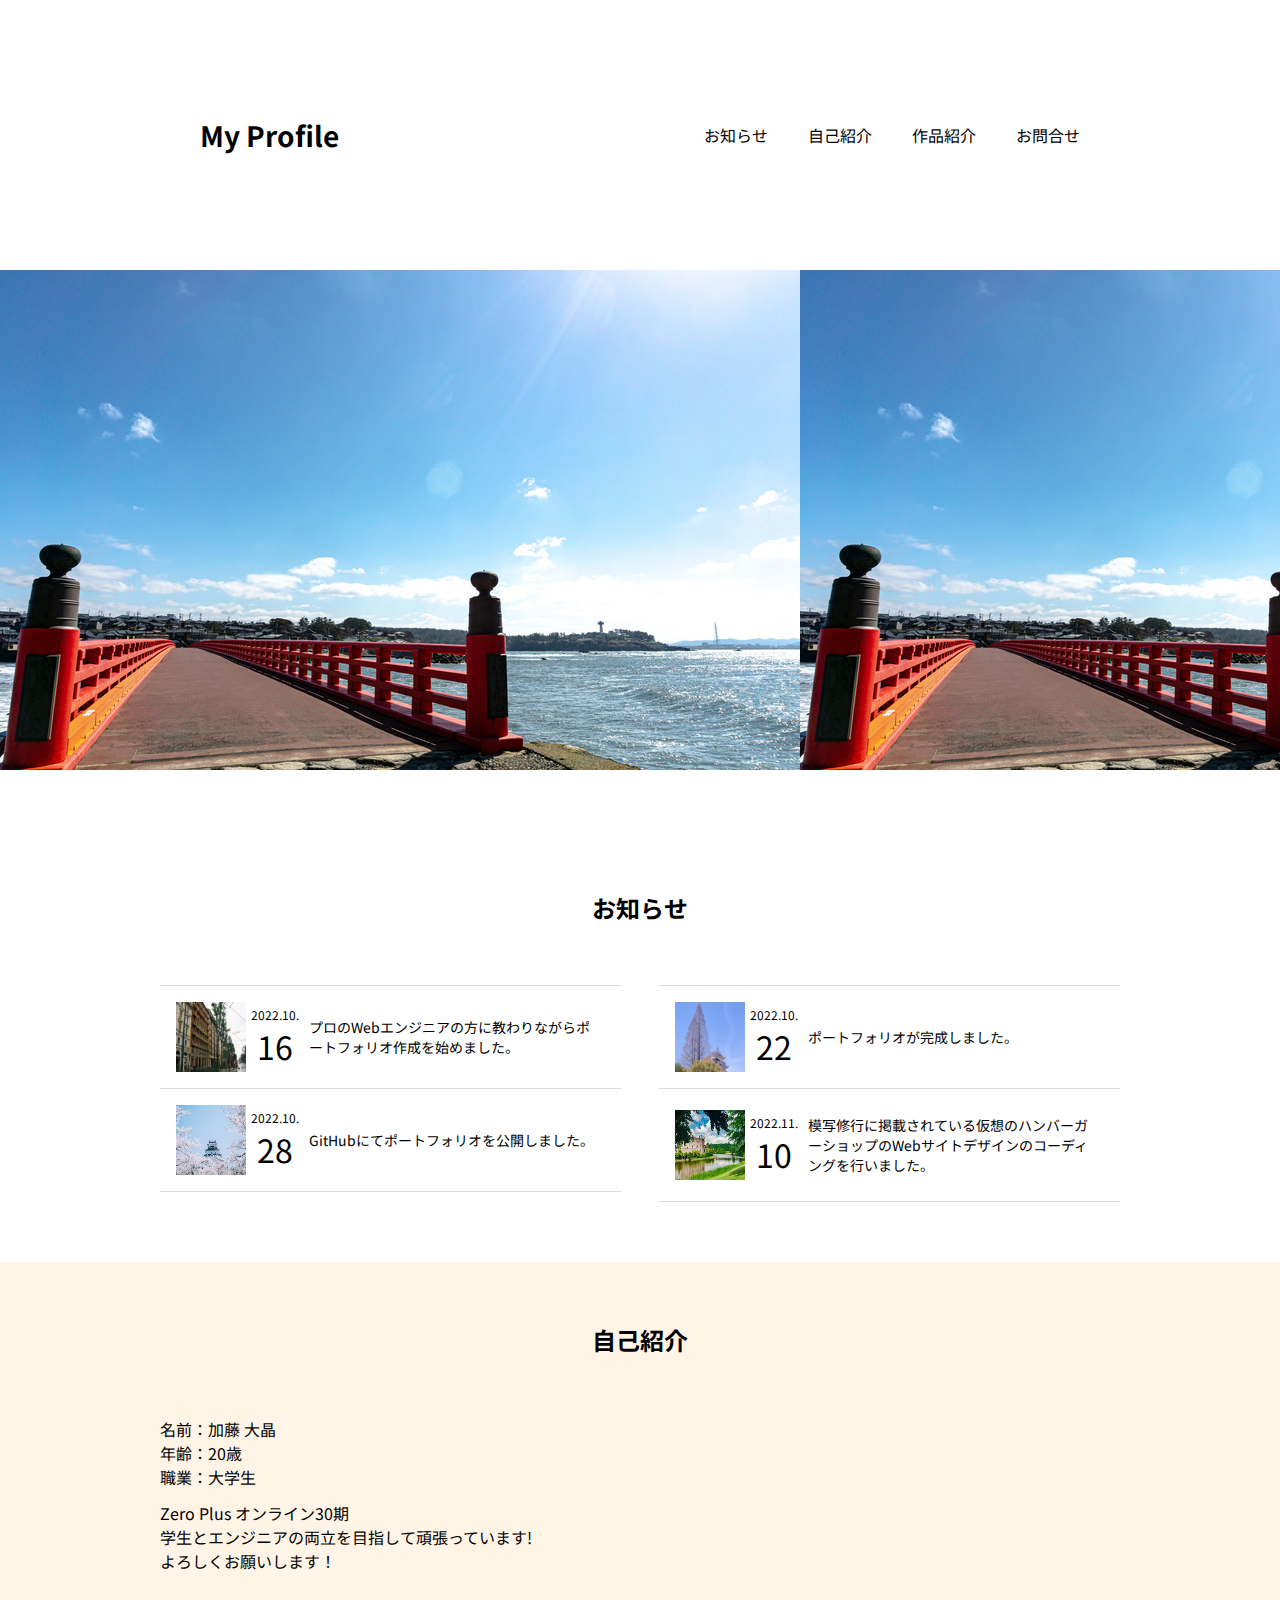
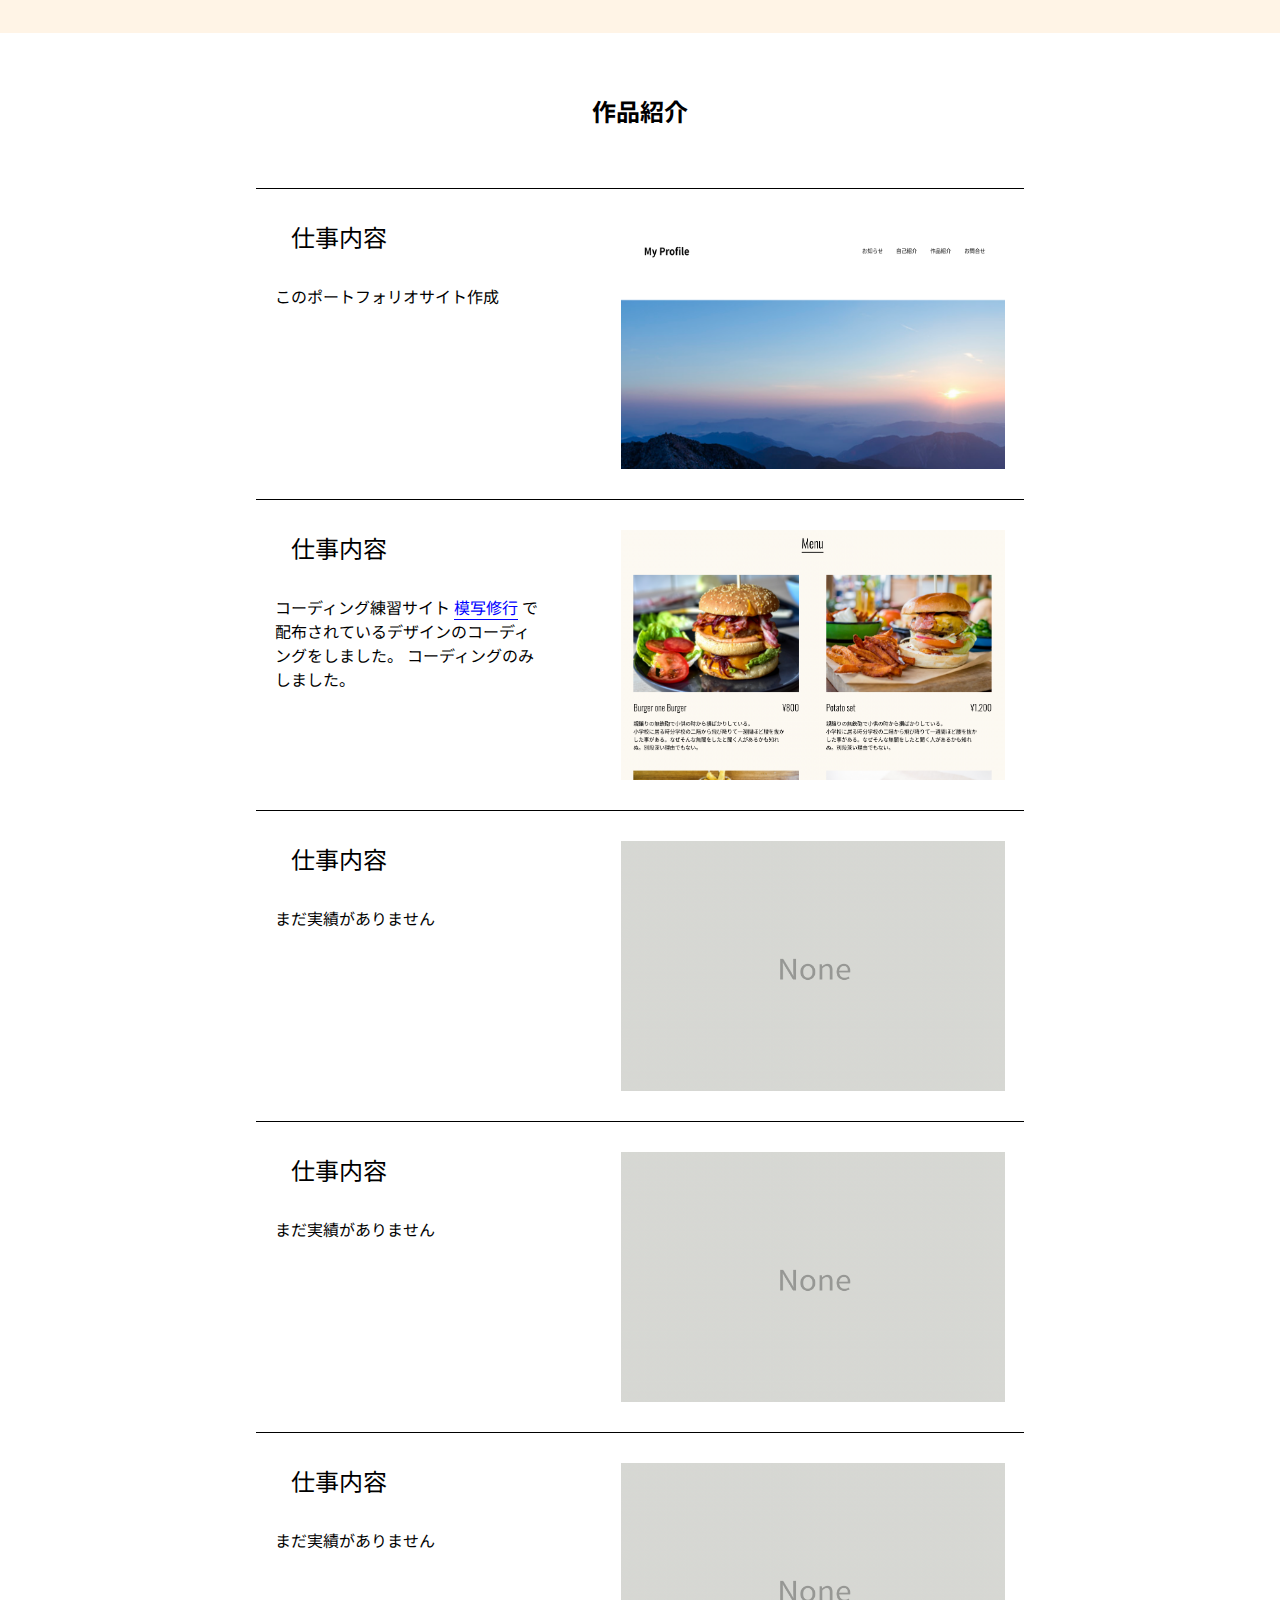
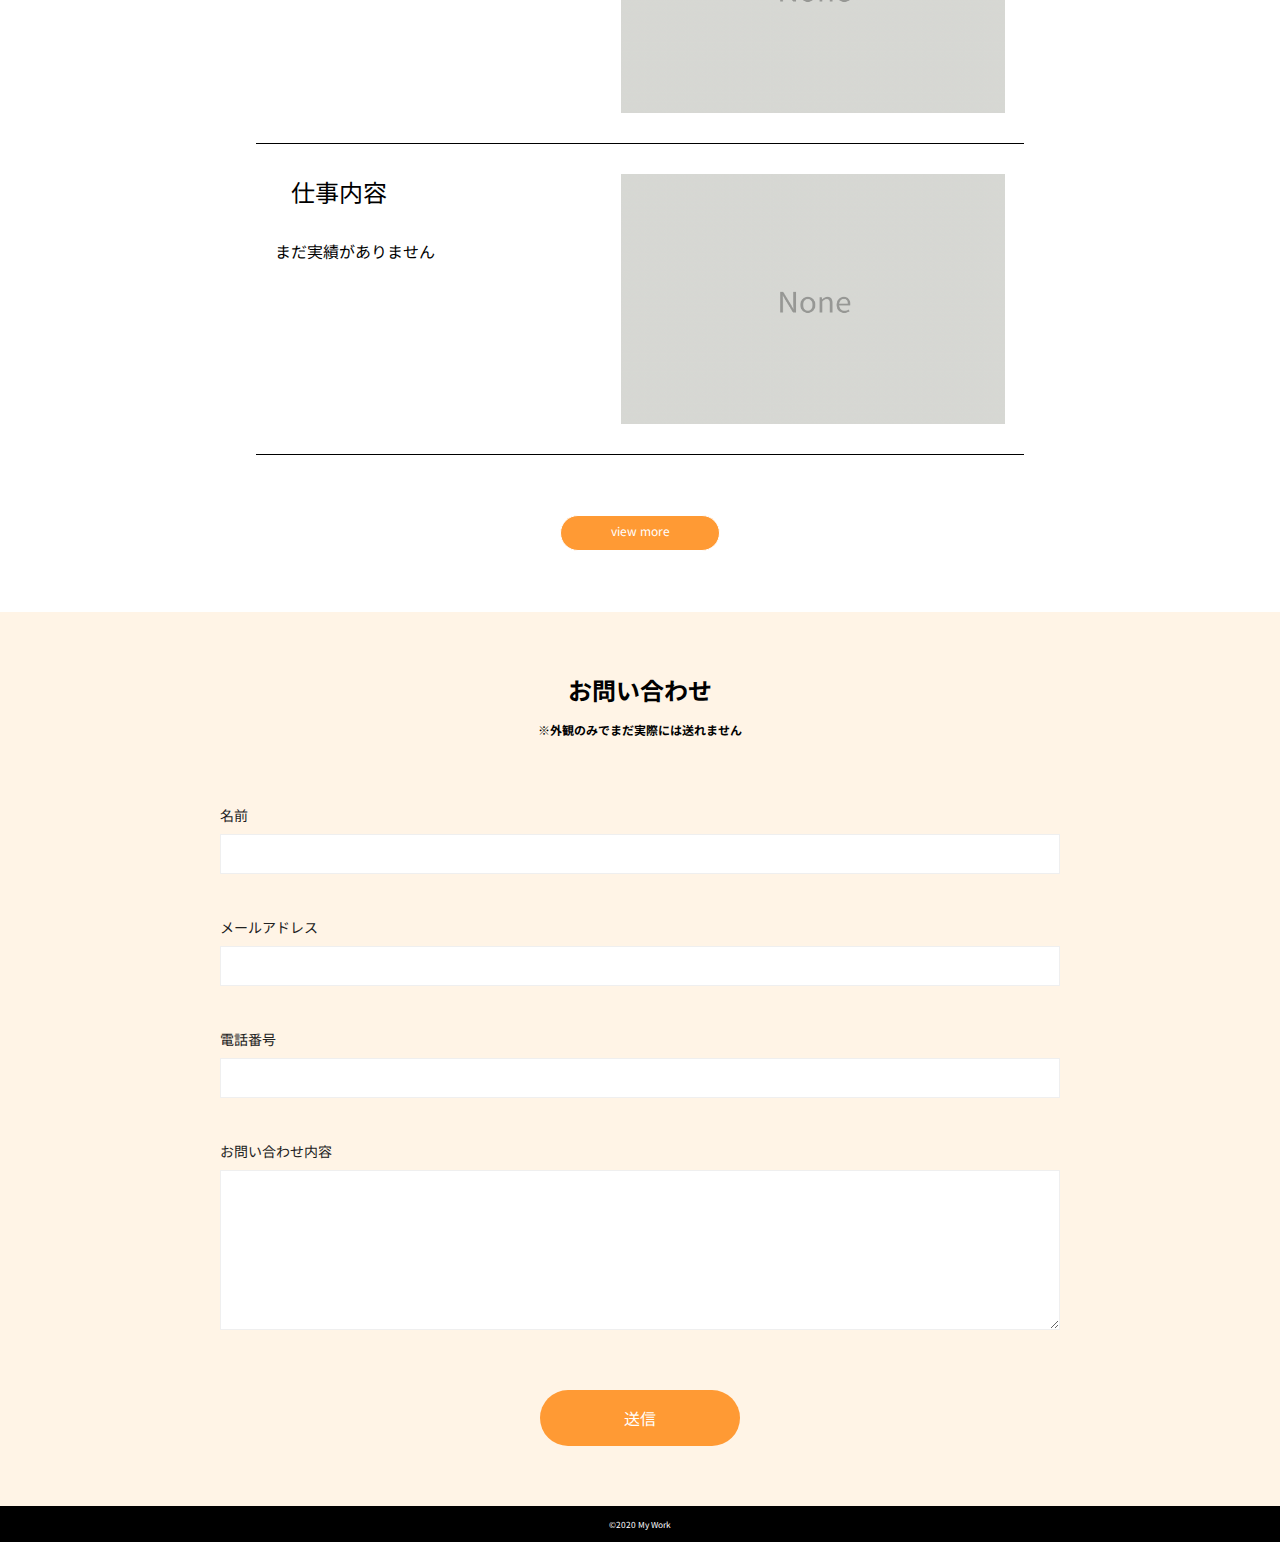
==== index.html @ 51204d27 "Update index.html" ====
<!DOCTYPE html>
<html lang="ja">
  <!-- head : 読み込み系を記述 -->
  <head>
    <!-- 文字コードやデバイスなどの設定 -->
    <meta charset="utf-8" />
    <meta name="viewport" content="width=device-width,initial-scale=1" />

    <!-- サイトのタイトル -->
    <title>My Profile</title>
    <!-- サイトの説明文 -->
    <meta name="description" content="" />

    <!-- css -->
    <link rel="stylesheet" href="reset.css" />
    <link rel="preconnect" href="https://fonts.googleapis.com">
    <link rel="preconnect" href="https://fonts.gstatic.com" crossorigin>
    <link href="https://fonts.googleapis.com/css2?family=Noto+Sans+JP:wght@400;700&display=swap" rel="stylesheet">
    <link rel="stylesheet" href="style.css" />
    <script src="https://cdnjs.cloudflare.com/ajax/libs/gsap/3.10.3/gsap.min.js"></script>
    <script src="main.js" defer></script>
    <script src = "https://cdnjs.cloudflare.com/ajax/libs/gsap/3.11.3/gsap.min.js" ></script>
    <script src = "https://cdnjs.cloudflare.com /ajax/libs/gsap/3.11.3/ScrollTrigger.min.js" ></script> 
    <script src="https://code.jquery.com/jquery-3.6.1.min.js" integrity="sha256-o88AwQnZB+VDvE9tvIXrMQaPlFFSUTR+nldQm1LuPXQ=" crossorigin="anonymous"></script>
    <script src="jQuery.js" defer></script>
  </head>

  <!-- body : 表示系を記述 -->
  <body>
    <header class="header">
      <h1><a href="index.html" >My Profile</a></h1>

      <nav class="header-nav">
        <ul class="nav-list">

          <li class="nav-item">
            <a href="#news">お知らせ</a>
          </li>

          <li class="nav-item">
            <a href="#about">自己紹介</a>
          </li>

          <li class="nav-item">
            <a href="#works">作品紹介</a>
          </li>

          <li class="nav-item">
            <a href="#form">お問合せ</a>
          </li>

        </ul>

      </nav>

    </header>

    <div class="kv"></div>


    <section class="news" id="news">
      <h2 class="section-title">お知らせ</h2>
      <div class="section-inner">
        <ul class="news-list">
          <li class="news-list-item">
            <img src="news_01.jpg" alt="" class="news-list-img">
            <time class="news-list-time">
              2022.10.<br>
              <span class="news-list-day">16</span>             
            </time>
            <p class="news-list-text">
              プロのWebエンジニアの方に教わりながらポートフォリオ作成を始めました。</p>
          </li>
          <li class="news-list-item">
            <img src="news_02.jpg" alt="" class="news-list-img">
            <time class="news-list-time">
              2022.10.<br>
              <span class="news-list-day">22</span>             
            </time>
            <p class="news-list-text">
              ポートフォリオが完成しました。
            </p>
          </li>
          <li class="news-list-item">
            <img src="news_03.jpg" alt="" class="news-list-img">
            <time class="news-list-time">
              2022.10.<br>
              <span class="news-list-day">28</span>             
            </time>
            <p class="news-list-text">
              GitHubにてポートフォリオを公開しました。
            </p>
          </li>
          <li class="news-list-item">
            <img src="news_04.jpg" alt="" class="news-list-img">
            <time class="news-list-time">
              2022.11.<br>
              <span class="news-list-day">10</span>             
            </time>
            <p class="news-list-text">
              模写修行に掲載されている仮想のハンバーガーショップのWebサイトデザインのコーディングを行いました。
            </p>
          </li>
        </ul>
      </div>

    </section>

    <section class="about" id="about">
      <h2 class="section-title">自己紹介</h2>
      <div class="section-inner">
        <p class="about-text">
        名前：加藤 大晶<br>
        年齢：20歳<br>
        職業：大学生<br>
        <p class="about-coment">
        Zero Plus オンライン30期 <br>
        学生とエンジニアの両立を目指して頑張っています!<br>
        よろしくお願いします！
        </p>
        </p>
      </div>
    </section>

    <section class="works" id="works">
      <h2 class="section-title">作品紹介</h2>
      <div class="section-inner">
        <ul class="works-list">
          <li class="works-list-item">
            <div class="works-content">
              <p class="works-content-ttl">仕事内容</p>
              <p class="works-content-sub">
                このポートフォリオサイト作成
              </p>
            </div>

            <a href="index.html" class="works-link">
              <img class="works-img" src="works_01.jpg" alt="サイトの写真">
            </a>
          </li>
          <li class="works-list-item">
            <div class="works-content">
              <p class="works-content-ttl">仕事内容</p>
              <p class="works-content-sub">
                コーディング練習サイト
                <span class="mosya-link"><a href="https://moshashugyo.com">模写修行</a></span>
                で配布されているデザインのコーディングをしました。
                コーディングのみしました。
              </p>
            </div>
            <a href="https://kato819.github.io/-virtual-Hamburger-shop/" class="works-link">
              <img class="works-img" src="works_02.jpg" alt="サイトの写真">
            </a>
          </li>
          <li class="works-list-item">
            <div class="works-content">
              <p class="works-content-ttl">仕事内容</p>
              <p class="works-content-sub">
                まだ実績がありません
              </p>
            </div>
            
            <a href="index.html" class="works-link">
              <img class="works-img" src="none.jpg" alt="サイトの写真">
            </a>
            
           
          </li>
          <li class="works-list-item">
            <div class="works-content">
              <p class="works-content-ttl">仕事内容</p>
              <p class="works-content-sub">
                まだ実績がありません
              </p>
            </div>
            <a href="" class="works-link">
              <img class="works-img" src="none.jpg" alt="サイトの写真">
            </a>
          </li>
          <li class="works-list-item">
            <div class="works-content">
              <p class="works-content-ttl">仕事内容</p>
              <p class="works-content-sub">
                まだ実績がありません
              </p>
            </div>
            <a href="" class="works-link">
              <img class="works-img" src="none.jpg" alt="サイトの写真">
            </a>
          </li>
          <li class="works-list-item">
            <div class="works-content">
              <p class="works-content-ttl">仕事内容</p>
              <p class="works-content-sub">
                まだ実績がありません
              </p>
            </div>
            <a href="" class="works-link">
              <img class="works-img" src="none.jpg" alt="サイトの写真">
            </a>
          </li>
        </ul>
      </div>

      <div class="btn view-more-btn">
        view more
      </div>
      
    </section>

    <section class="form" id="form">
      <h2 class="section-title">お問い合わせ<br><span class="section-ttl-sub">※外観のみでまだ実際には送れません</span></h2>
      <div class="section-inner">      
        <form action="sent.php" method="post">
          <div class="form-content">
            <label for="form-name" class="form-title">名前</label>
            <input id="form-name" type="text" class="form-input">
          </div>
          <div class="form-content">
            <label for="form-email" class="form-title">メールアドレス</label>
            <input id="form-email" type="email" class="form-input">
          </div>
          <div class="form-content">
            <label for="form-tel" class="form-title">電話番号</label>
            <input id="form-tel" type="tel" class="form-input">
          </div>
          <div class="form-content">
            <label for="form-message" class="form-title">お問い合わせ内容</label>
            <textarea name="form-message" id="form-message" class="form-textarea"></textarea>
          </div>
          <div class="form-submit-wrapper">
            <input type="submit" class="form-submit" value="送信">
          </div>
        </form>
      </div>
    </section>

    <footer class="footer">
      <p class="footer-cr">
        <small>&copy;2020 My Work</small>
      </p>
    </footer>

  </body>
</html>
---- style.css ----
@charset "UTF-8";

    /* ↑ 文字コードの設定 ↑ */

body{
    font-family: 'Noto Sans JP', sans-serif;
}

/* パソコンの時のコード */

@media screen and (min-width: 1024px){ 

    /* section */

    .section-title{
        font-size: 24px;
        font-weight: bold;
        text-align: center;
        margin-bottom: 60px;
    }

    .section-ttl-sub{
        font-size: 12px;
    }

    .section-inner{
        max-width: 960px;
        margin: 0 auto;
    }

    /* header */

    .header{
        height: 270px;
        display: flex;
        justify-content: space-between;
        align-items: center;
        padding: 0 200px;
    }

    h1 {
        font-size: 28px;
        font-weight: bold;
    }

    .nav-list{
        font-size: 16px;
        display: flex;
    }

    .nav-item + .nav-item{
        margin-left: 40px;
    }

    /* kv */



    .kv {
        width: 100%;
        height: 500px;
        background-image: url(original-kv01.jpg);
    }
  
    /* news */

    .news{
        padding: 120px 0 60px;
    }

    .news-list{
        display: flex;
        justify-content: space-between;
        align-items: flex-start;
        flex-wrap: wrap;
    }

    .news-list-item{
        width: 48%;
        display: flex;
        align-items: center;
        padding: 16px 16px;
        border-top: 1px solid #dbdbdb;
        
    }

    .news-list-item:nth-last-child(-n+2){
        border-bottom: 1px solid #dbdbdb;
    }

    .news-list-img{
        width: 70px;
        height: 70px;
    }

    .news-list-time{
        text-align: center;
        font-size: 12px;
        margin-left: 5px;
    }

    .news-list-day{
        font-size: 32px;
    }

    .news-list-text{
        font-size: 14px;
        margin: 10px;
    }

    /* profile */

    .about{
        background-color: #FFF4E6;
        padding: 60px 0;
    }

    .about-coment{
        margin-top: 12px;
    }

    /* works */

    .works{
        margin-top: 60px;
    }


    .works-list-item{
        display: inline-block;
        transition: 0.3s;
        display: flex;
        justify-content: center;
        border-bottom: 1px solid;
        padding-bottom: 30px;
        width: 80%;
        margin: 0 auto;
        margin-top: 30px;
    }

    .works-list-item:first-child{
        border-top: 1px solid;
        padding-top: 30px;
    }

    .works-list-item:hover {
        opacity: 0.8;
    }

    .works-content{
        width: 45%;
        padding-right: 80px;
    }

    .works-content-ttl{
        font-size: 24px;
        padding-left: 16px;
    }

    .works-content-sub{
        margin-top: 30px;
        flex-wrap: wrap;
    }


    .works-link{
        width: 50%;
    }
    
    .works-img{
        height:250px;
    }

    .btn{
        color: #FFFFFF;
        font-size: 12px;
        border: 1px solid;
        background-color: #FF9A34;
        width: 160px;
        height: 36px;
        border-radius: 18px;
        text-align: center;
        padding: 6px 46px 10px;
        margin: 0 auto;
        margin-top: 60px;
        margin-bottom: 61px;
        transition: 0.3s;
    }

    .btn:hover{
        opacity: 0.8;
    }

    .mosya-link{
        color: blue;
        border-bottom: 1px solid blue;
    }


    /* form */
    .form {
        background: #fff4e6;
        padding: 60px 0;
    }

    .form .section-inner {
        max-width: 840px;
    }

    .form-content:not(:first-child) {
        margin-top: 40px;
    }

    .form-title {
        font-size: 14px;
        color: #212121;
    }

    .form-input,
    .form-textarea {
        display: block;
        width: 100%;
        background: #fff;
        border: 1px solid #efefef;
        margin-top: 8px;
        padding-left: 16px;
    }

    .form-input {
        height: 40px;
    }

    .form-textarea {
        height: 160px;
        padding-top: 16px;
    }

    .form-submit-wrapper {
        text-align: center;
    }

    .form-submit {
        display: inline-block;
        width: 200px;
        color: #fff;
        background: #ff9a34;
        padding: 16px 0;
        border-radius: 28px;
        margin-top: 60px;
        cursor: pointer;
    }

    .footer{
        color: #FFF;
        background-color: #000;
        text-align: center;
        font-size: 10px;
        /* 1行の高さ */
        line-height: 36px;
    }

}
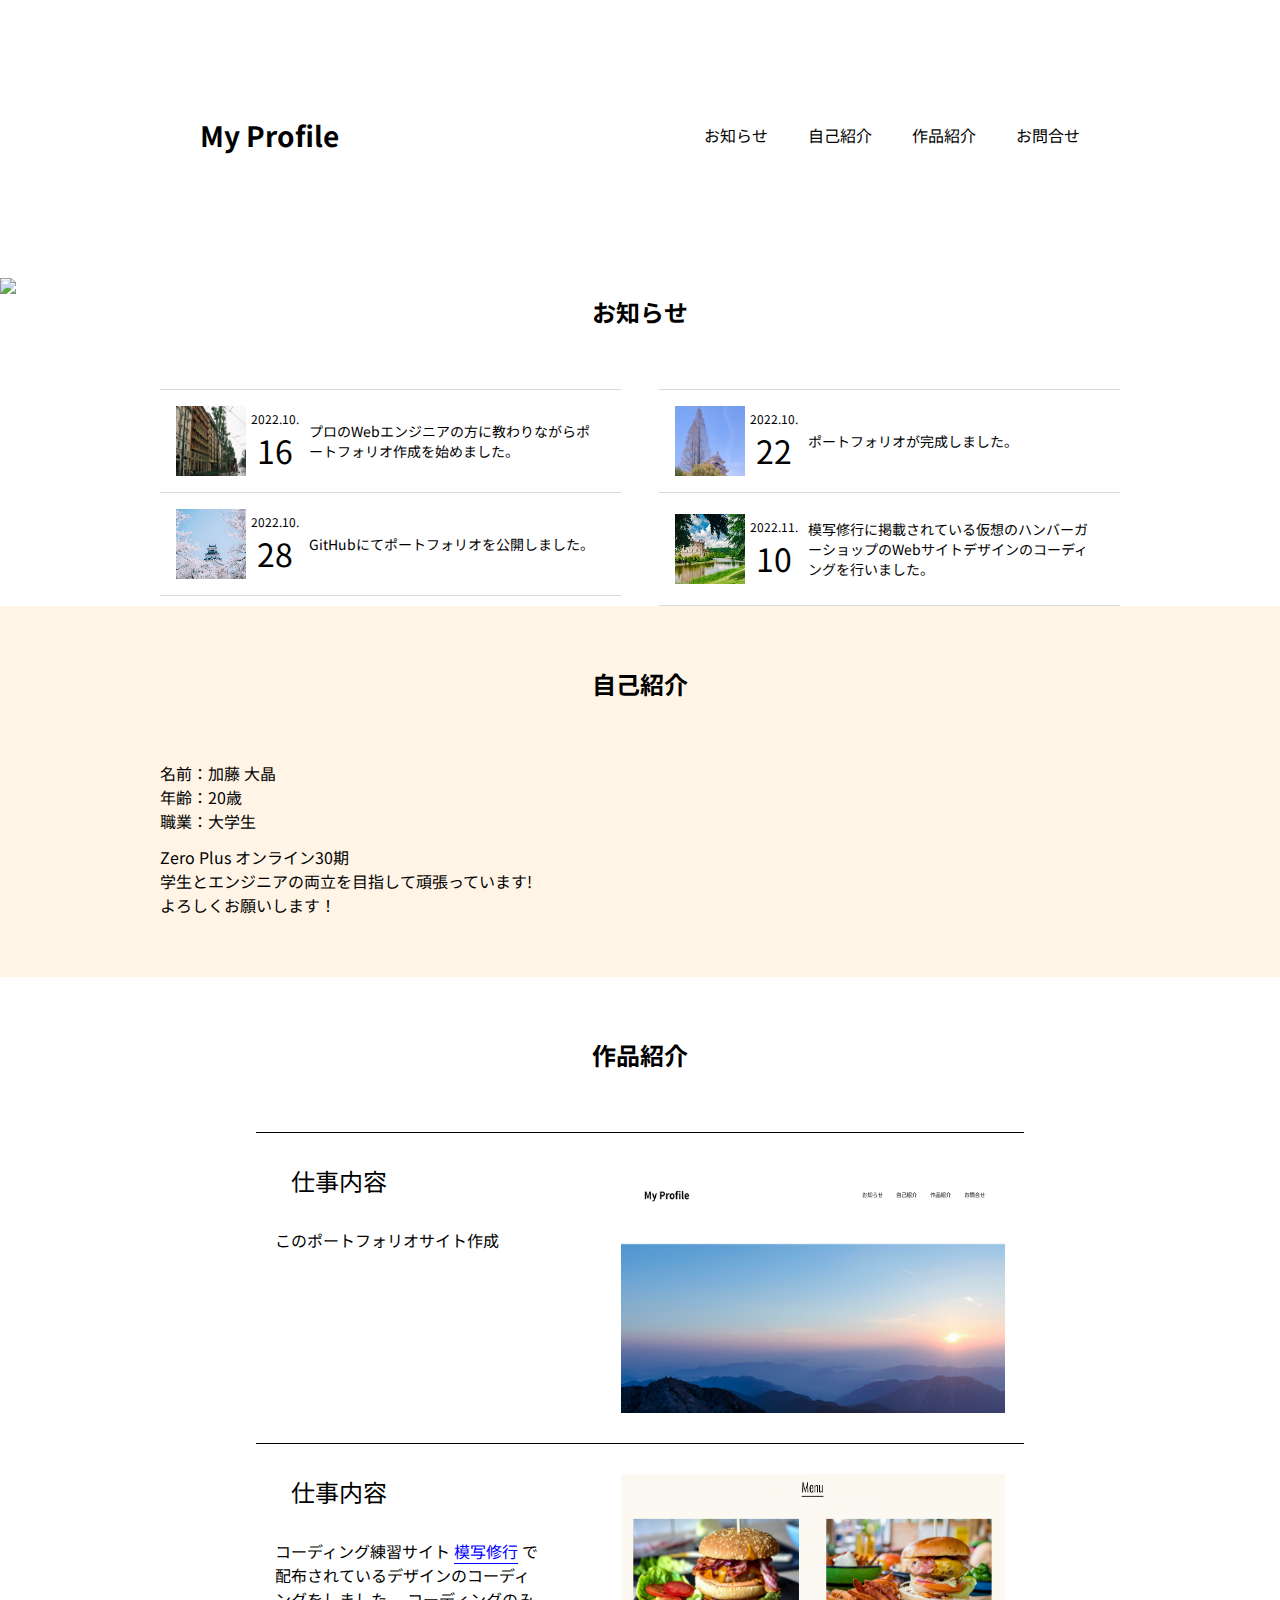
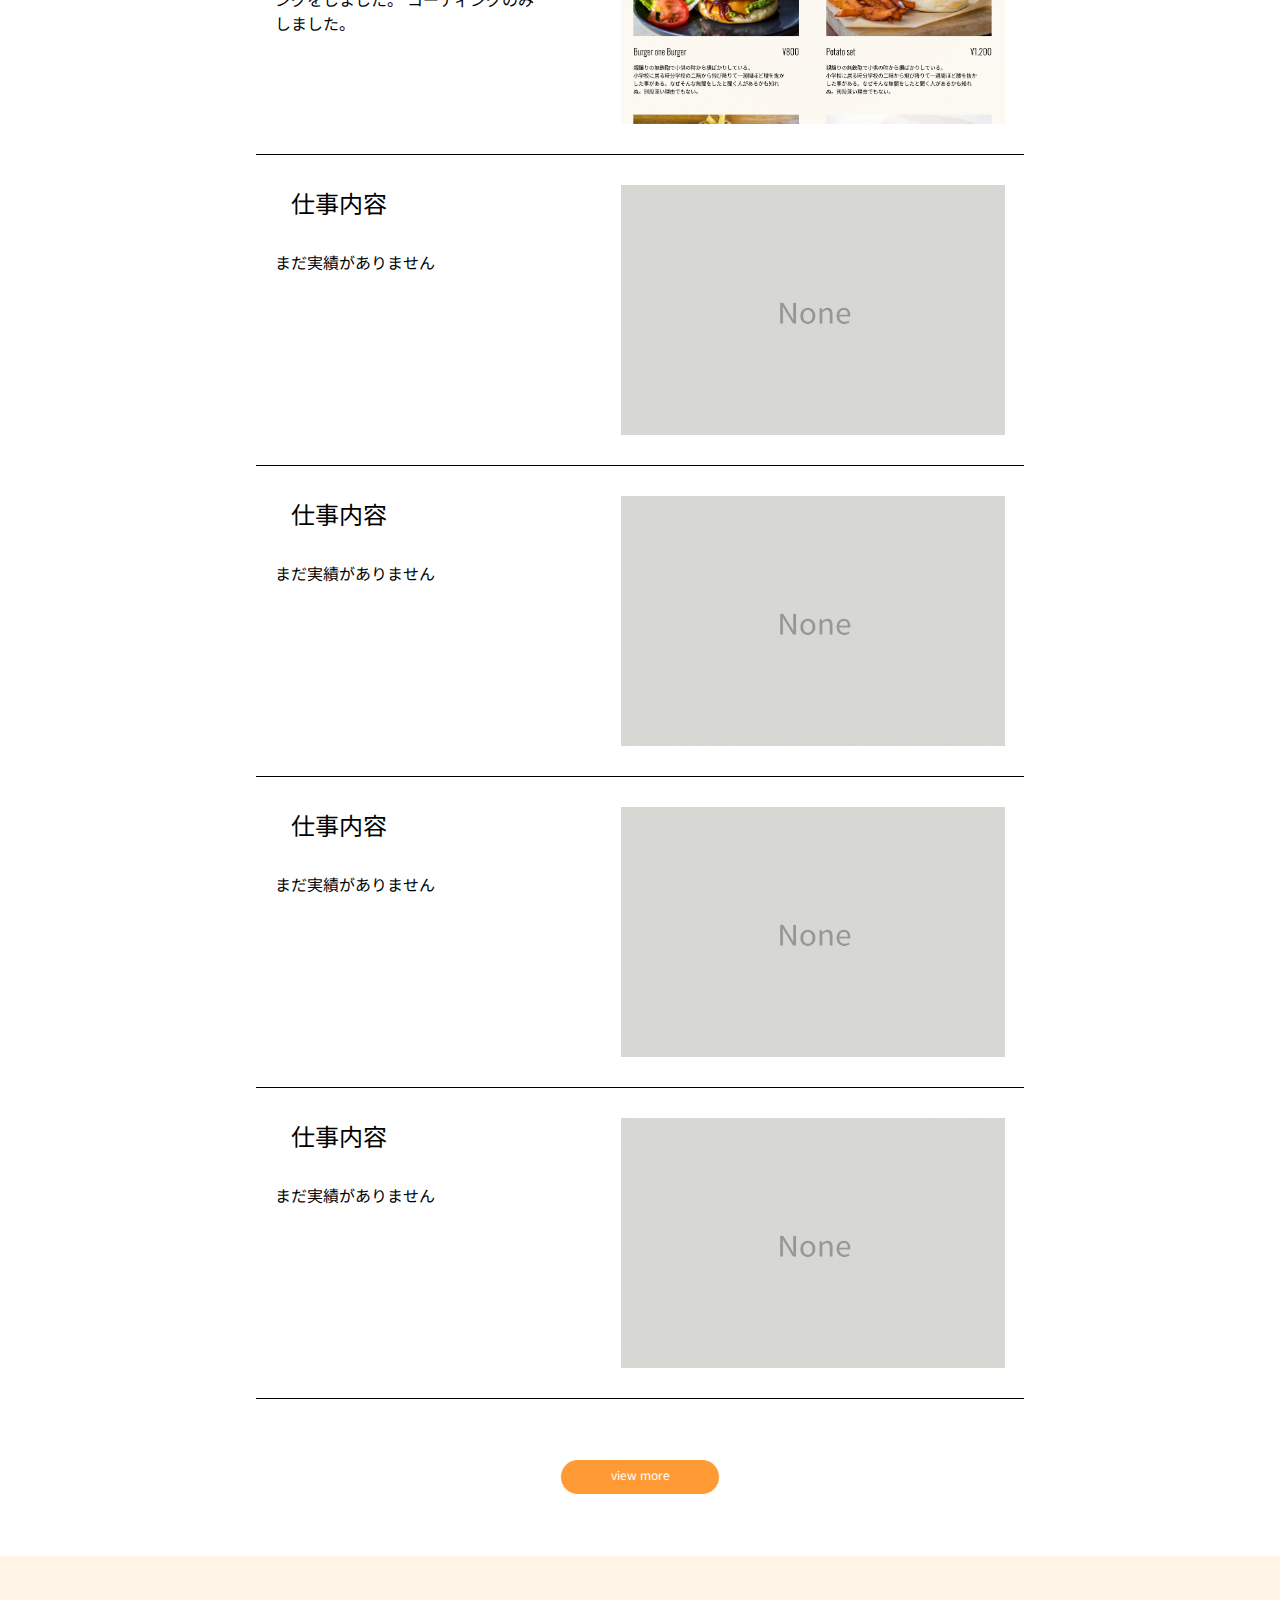
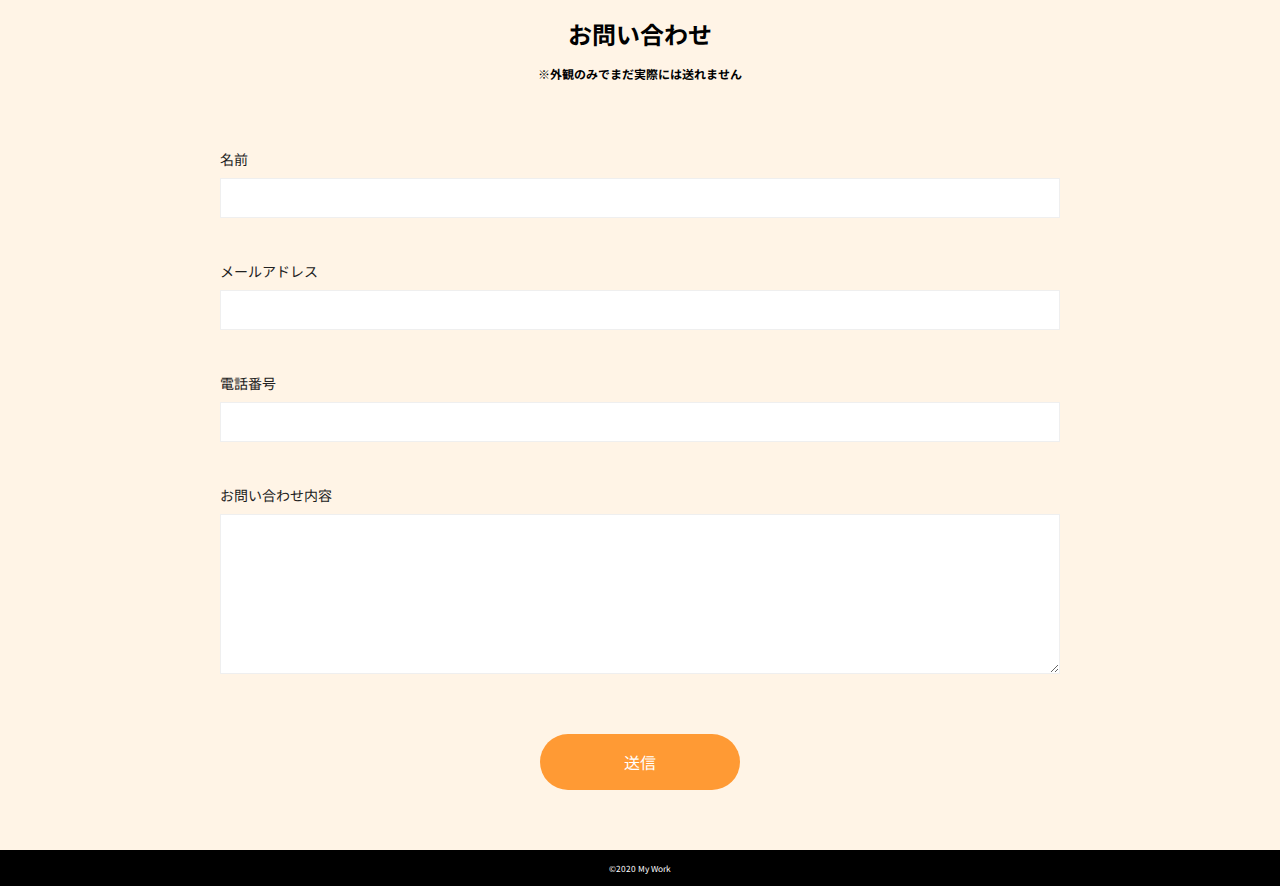
==== commit 0daf5747: "Update index.html" ====
--- a/index.html
+++ b/index.html
@@ -55,7 +55,9 @@
 
     </header>
 
-    <div class="kv"></div>
+    <div class="kv">
+      <img src="original-kv01.jpg>
+    </div>
 
 
     <section class="news" id="news">
--- a/style.css
+++ b/style.css
@@ -53,13 +53,10 @@
     }
 
     /* kv */
-
-
-
+    
     .kv {
         width: 100%;
         height: 500px;
-        background-image: url(original-kv01.jpg);
     }
   
     /* news */
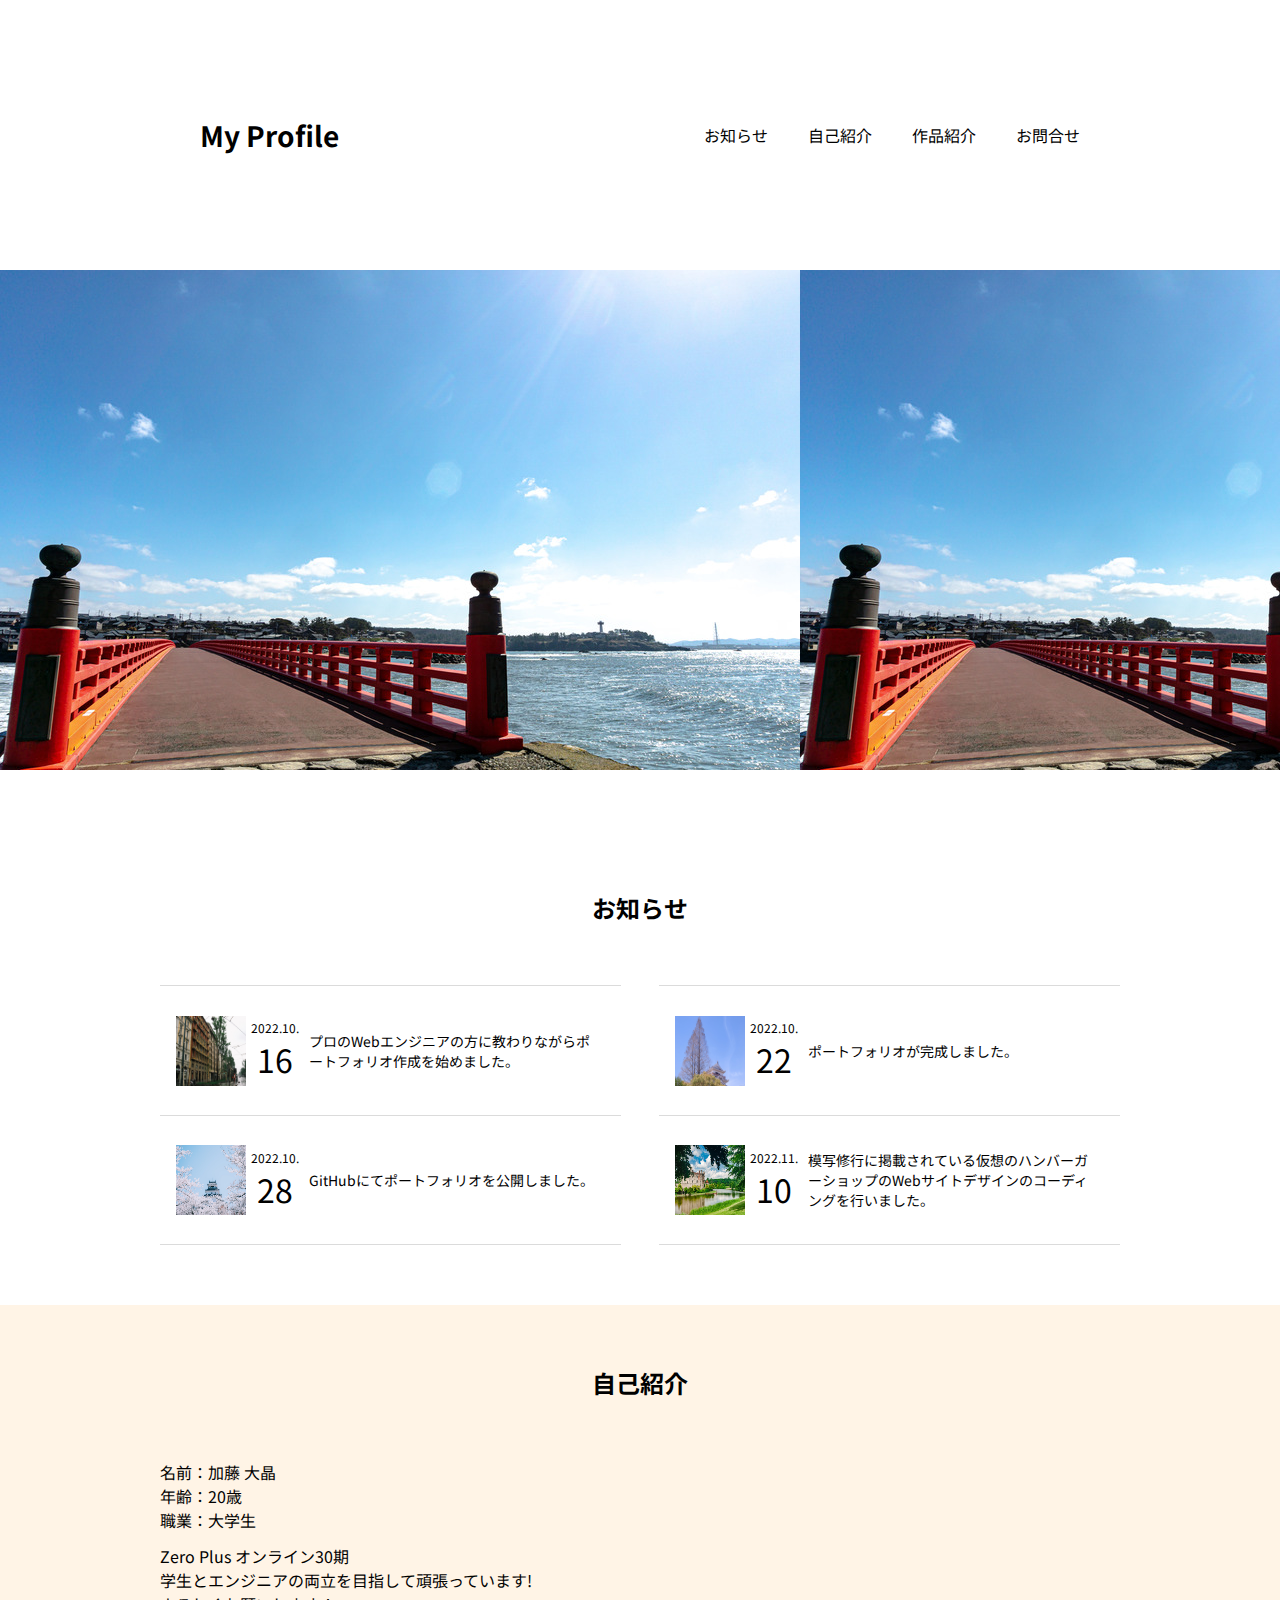
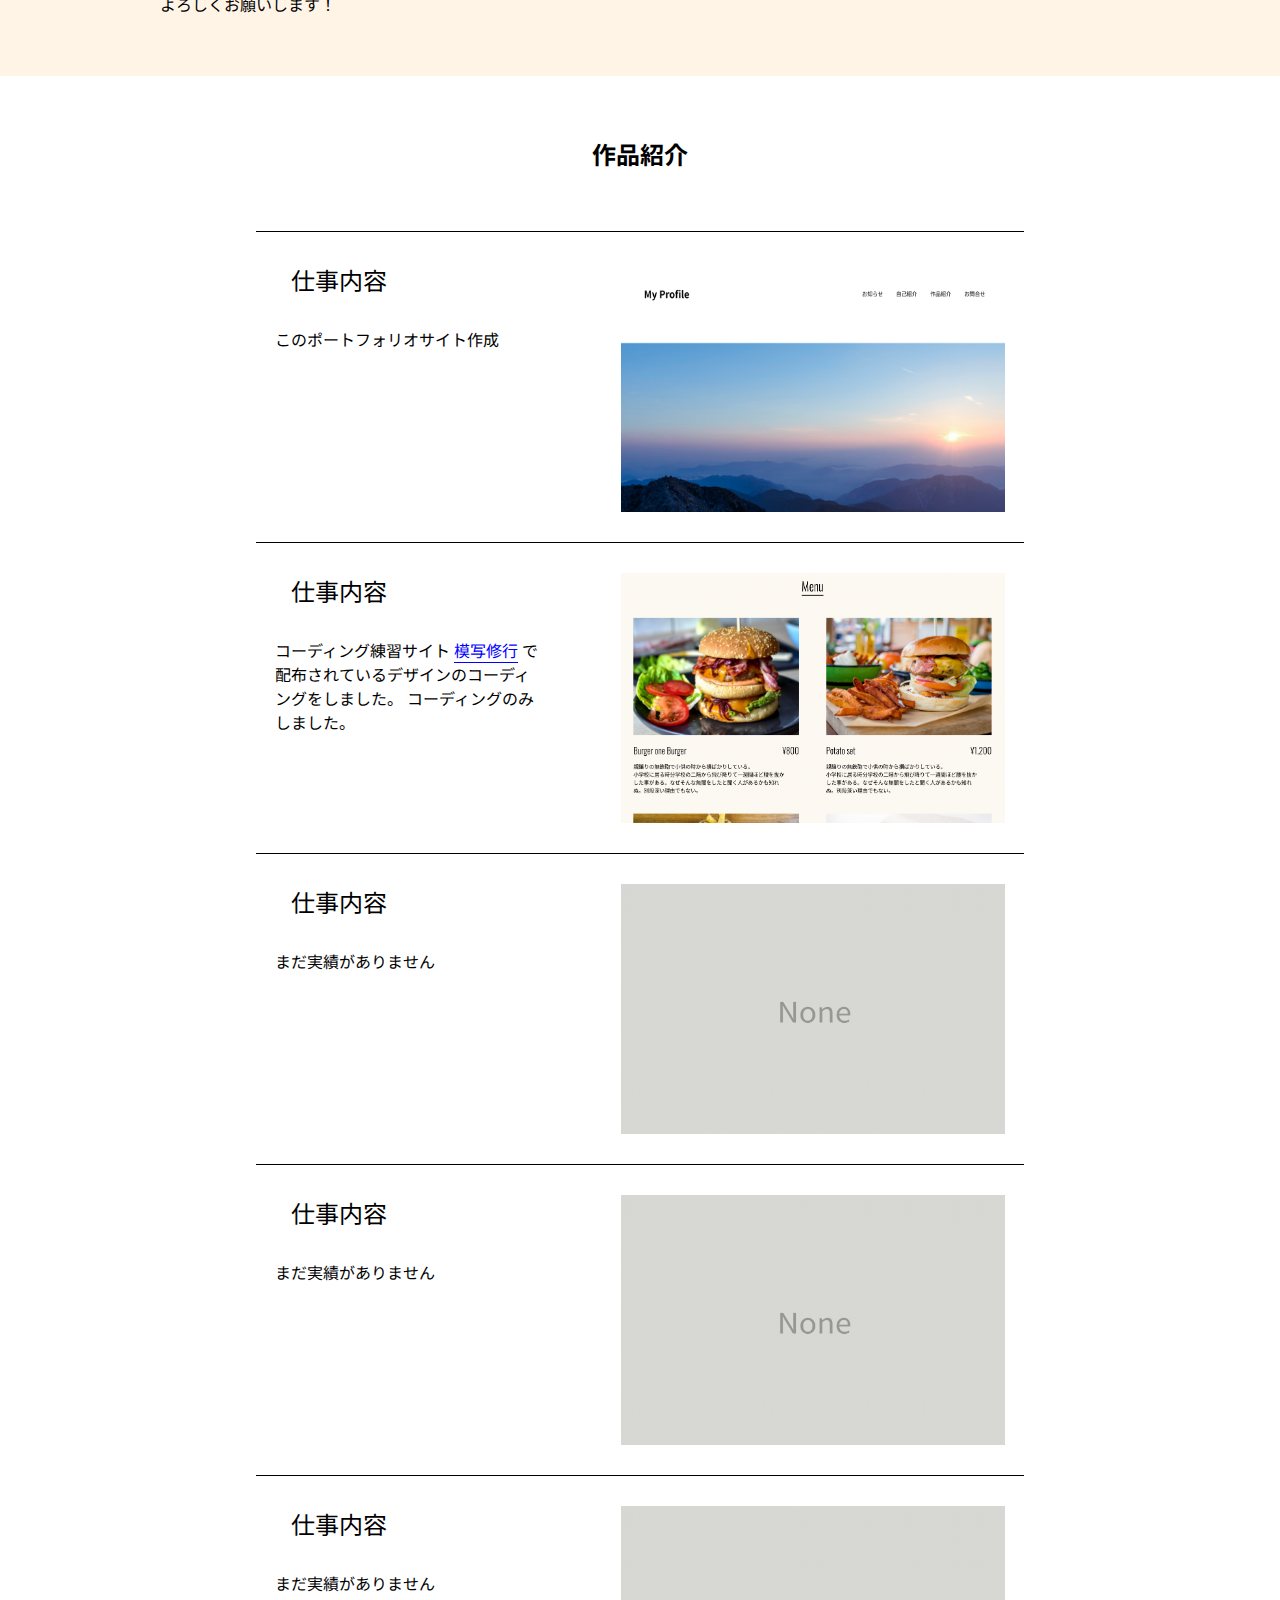
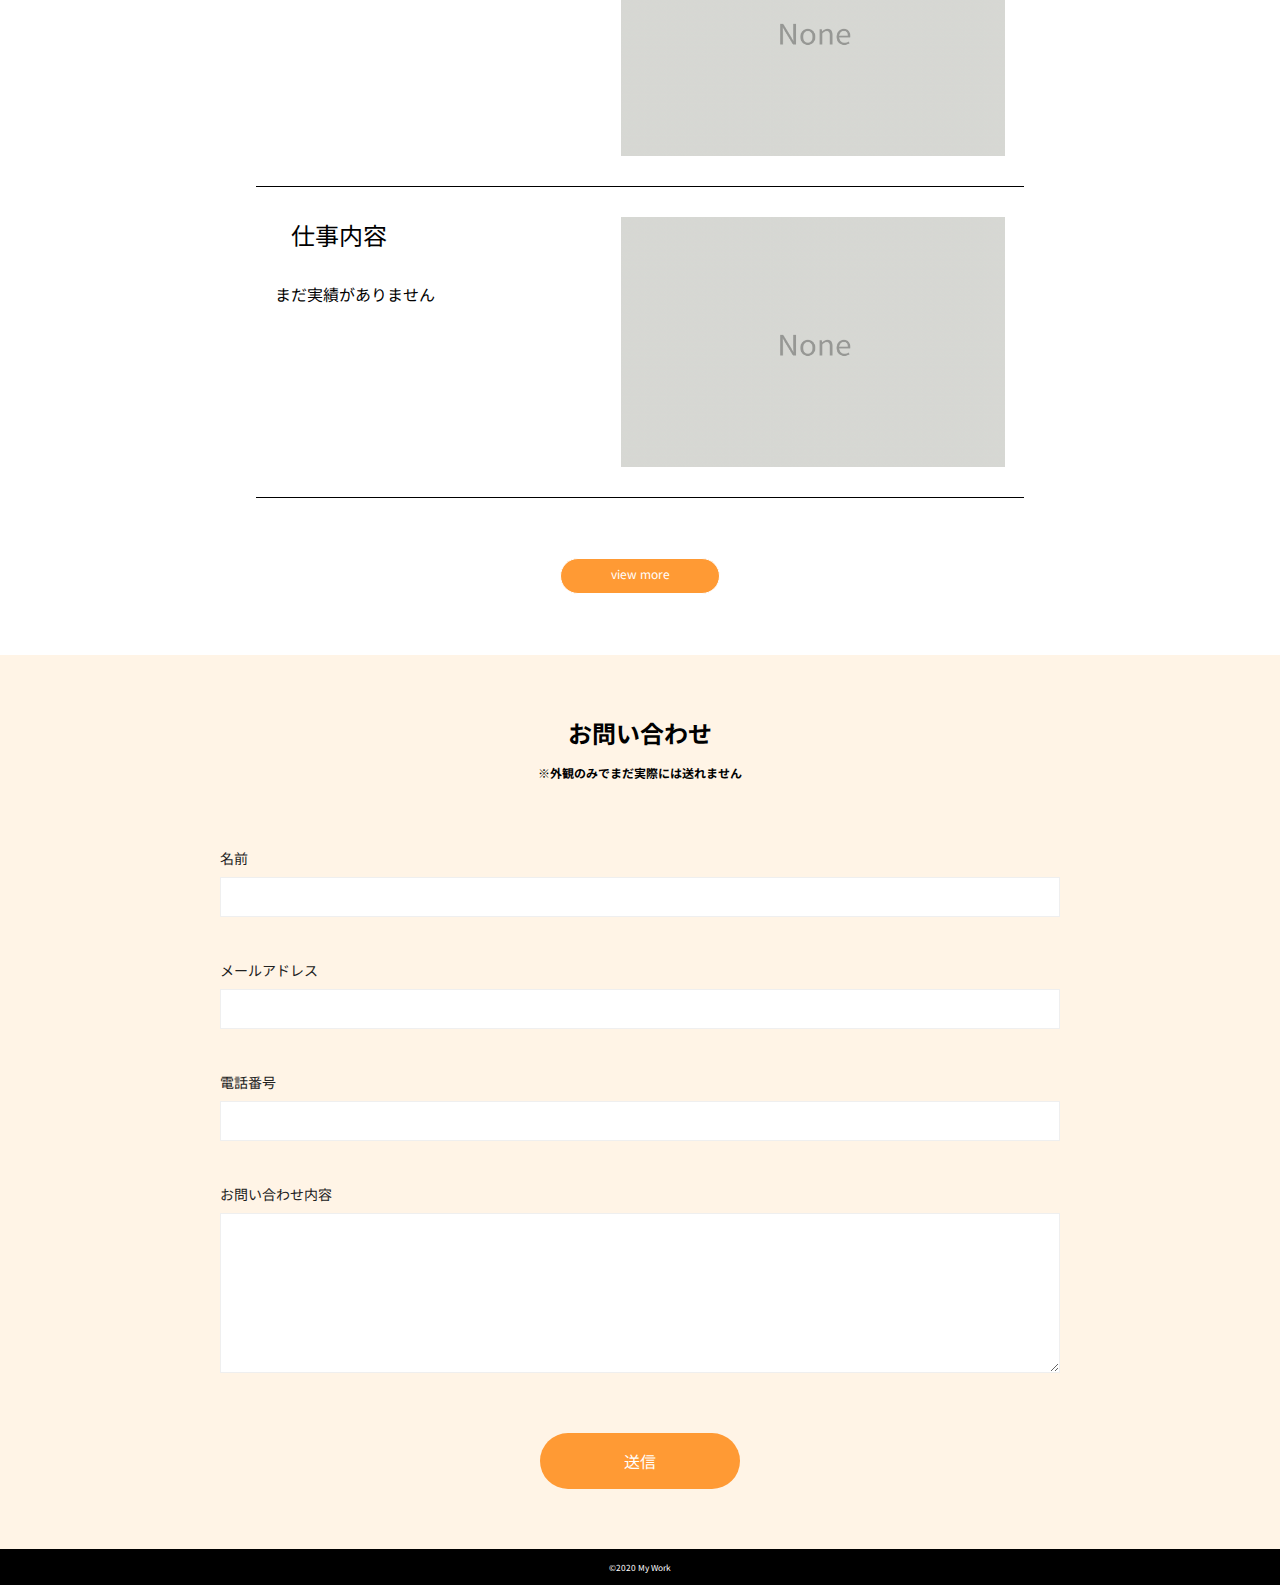
==== commit 1945e0ed: "Update index.html" ====
--- a/index.html
+++ b/index.html
@@ -55,9 +55,7 @@
 
     </header>
 
-    <div class="kv">
-      <img src="original-kv01.jpg>
-    </div>
+    <div class="kv"></div>
 
 
     <section class="news" id="news">
--- a/style.css
+++ b/style.css
@@ -57,6 +57,7 @@
     .kv {
         width: 100%;
         height: 500px;
+        background-image:url(original-kv01.jpg);
     }
   
     /* news */
@@ -73,6 +74,7 @@
     }
 
     .news-list-item{
+        height: 130px;
         width: 48%;
         display: flex;
         align-items: center;
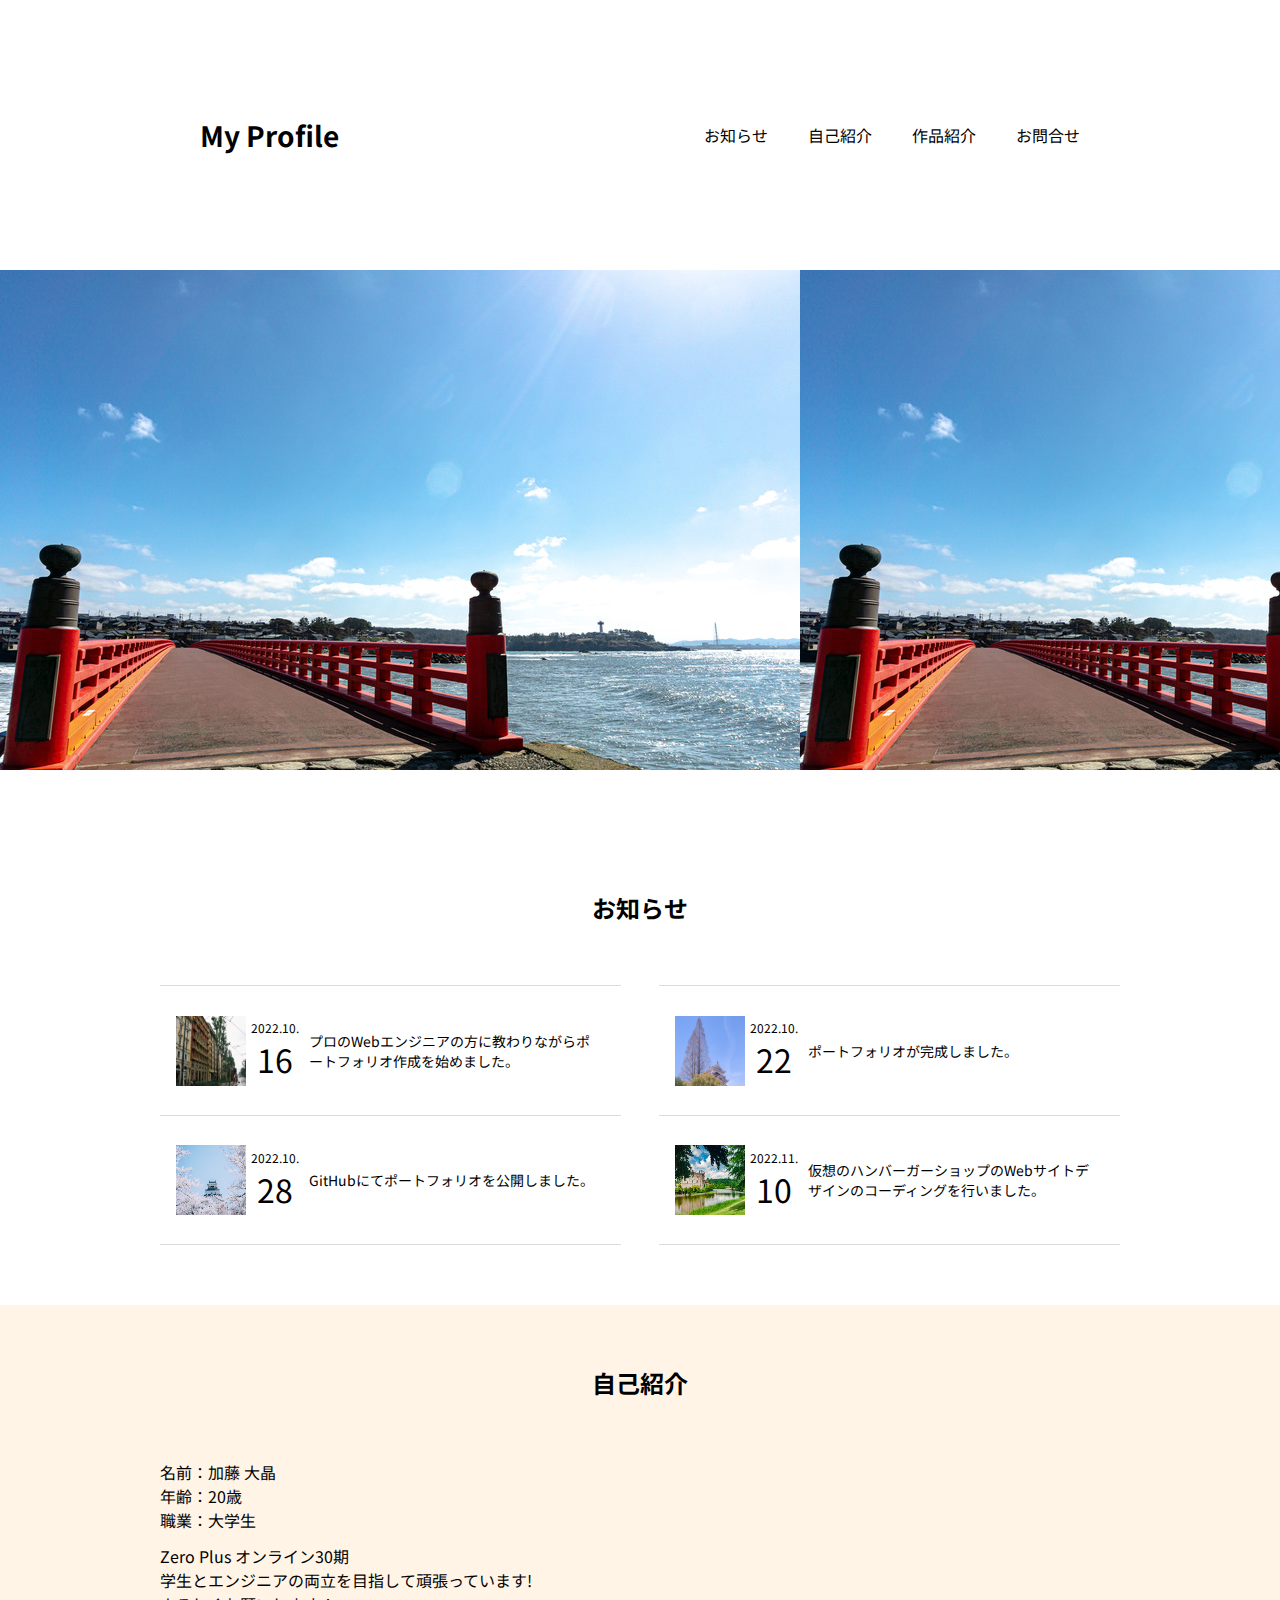
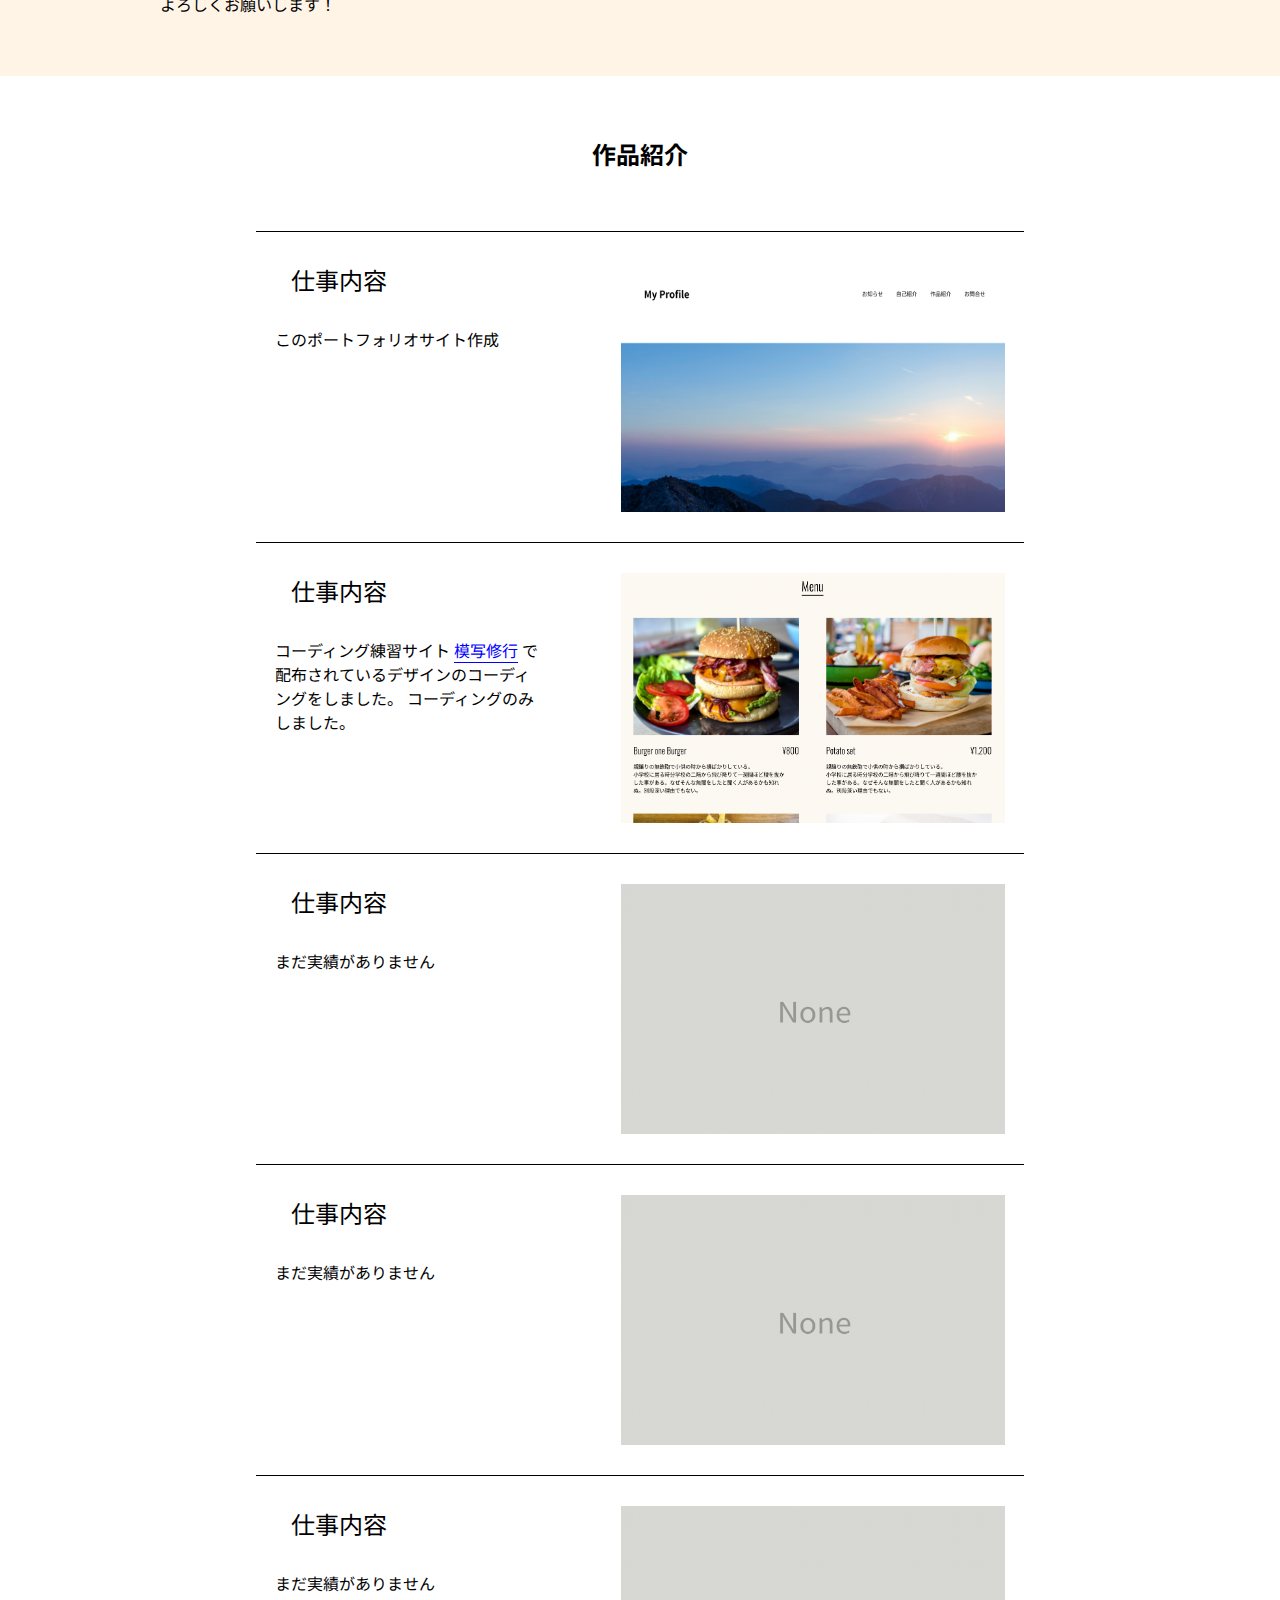
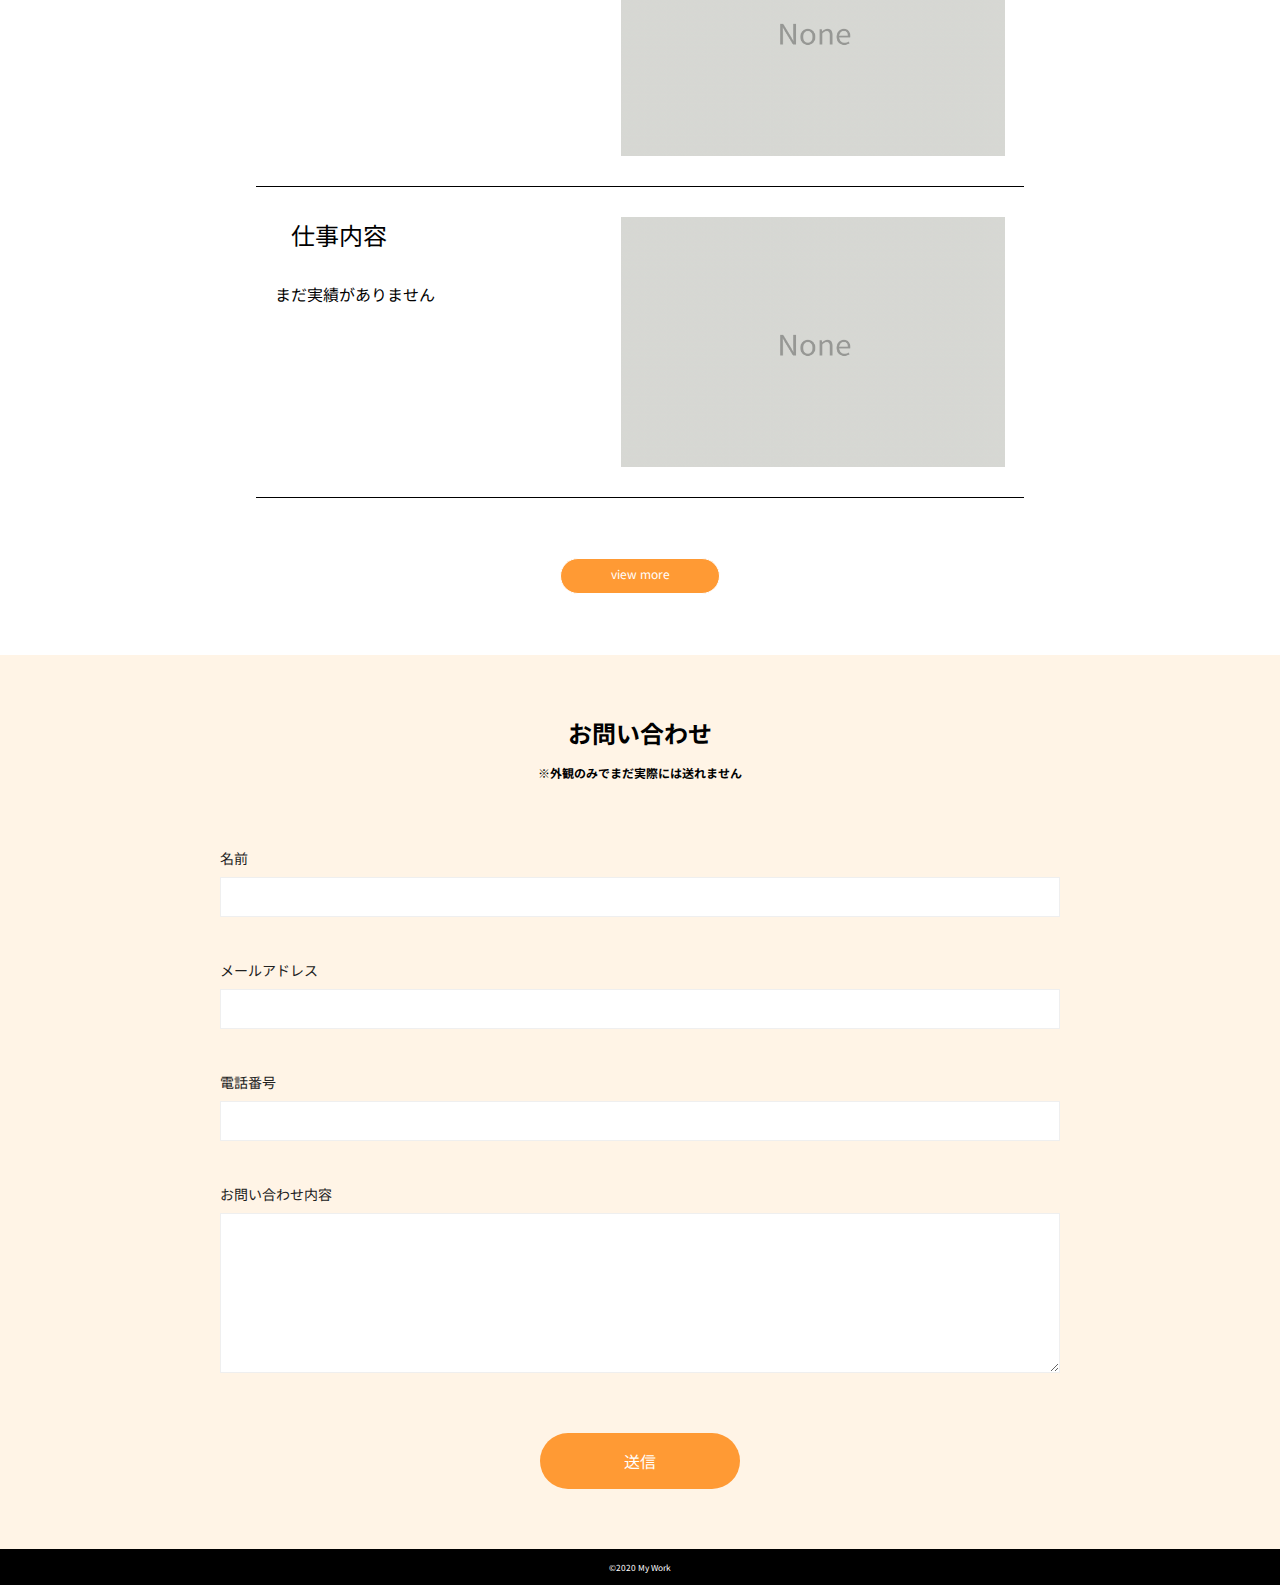
==== commit 9216343f: "Update index.html" ====
--- a/index.html
+++ b/index.html
@@ -98,7 +98,7 @@
               <span class="news-list-day">10</span>             
             </time>
             <p class="news-list-text">
-              模写修行に掲載されている仮想のハンバーガーショップのWebサイトデザインのコーディングを行いました。
+              仮想のハンバーガーショップのWebサイトデザインのコーディングを行いました。
             </p>
           </li>
         </ul>
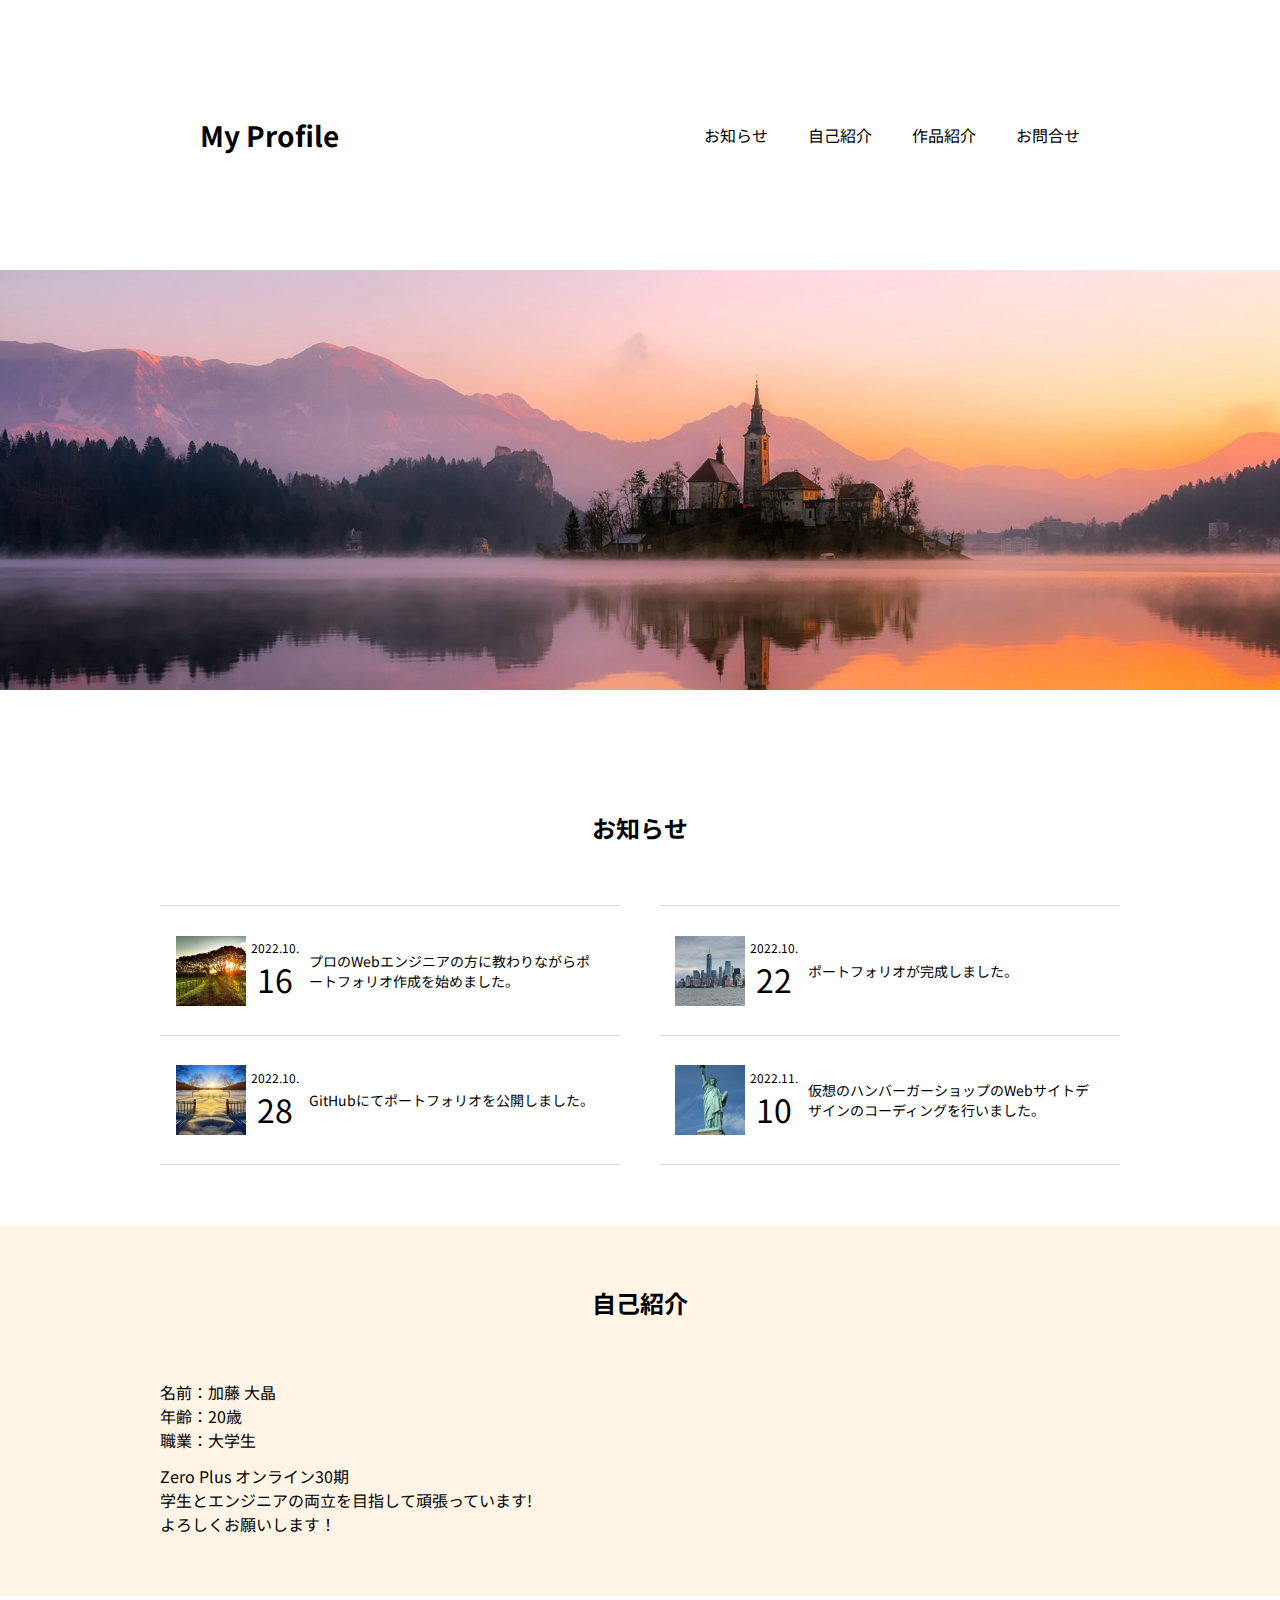
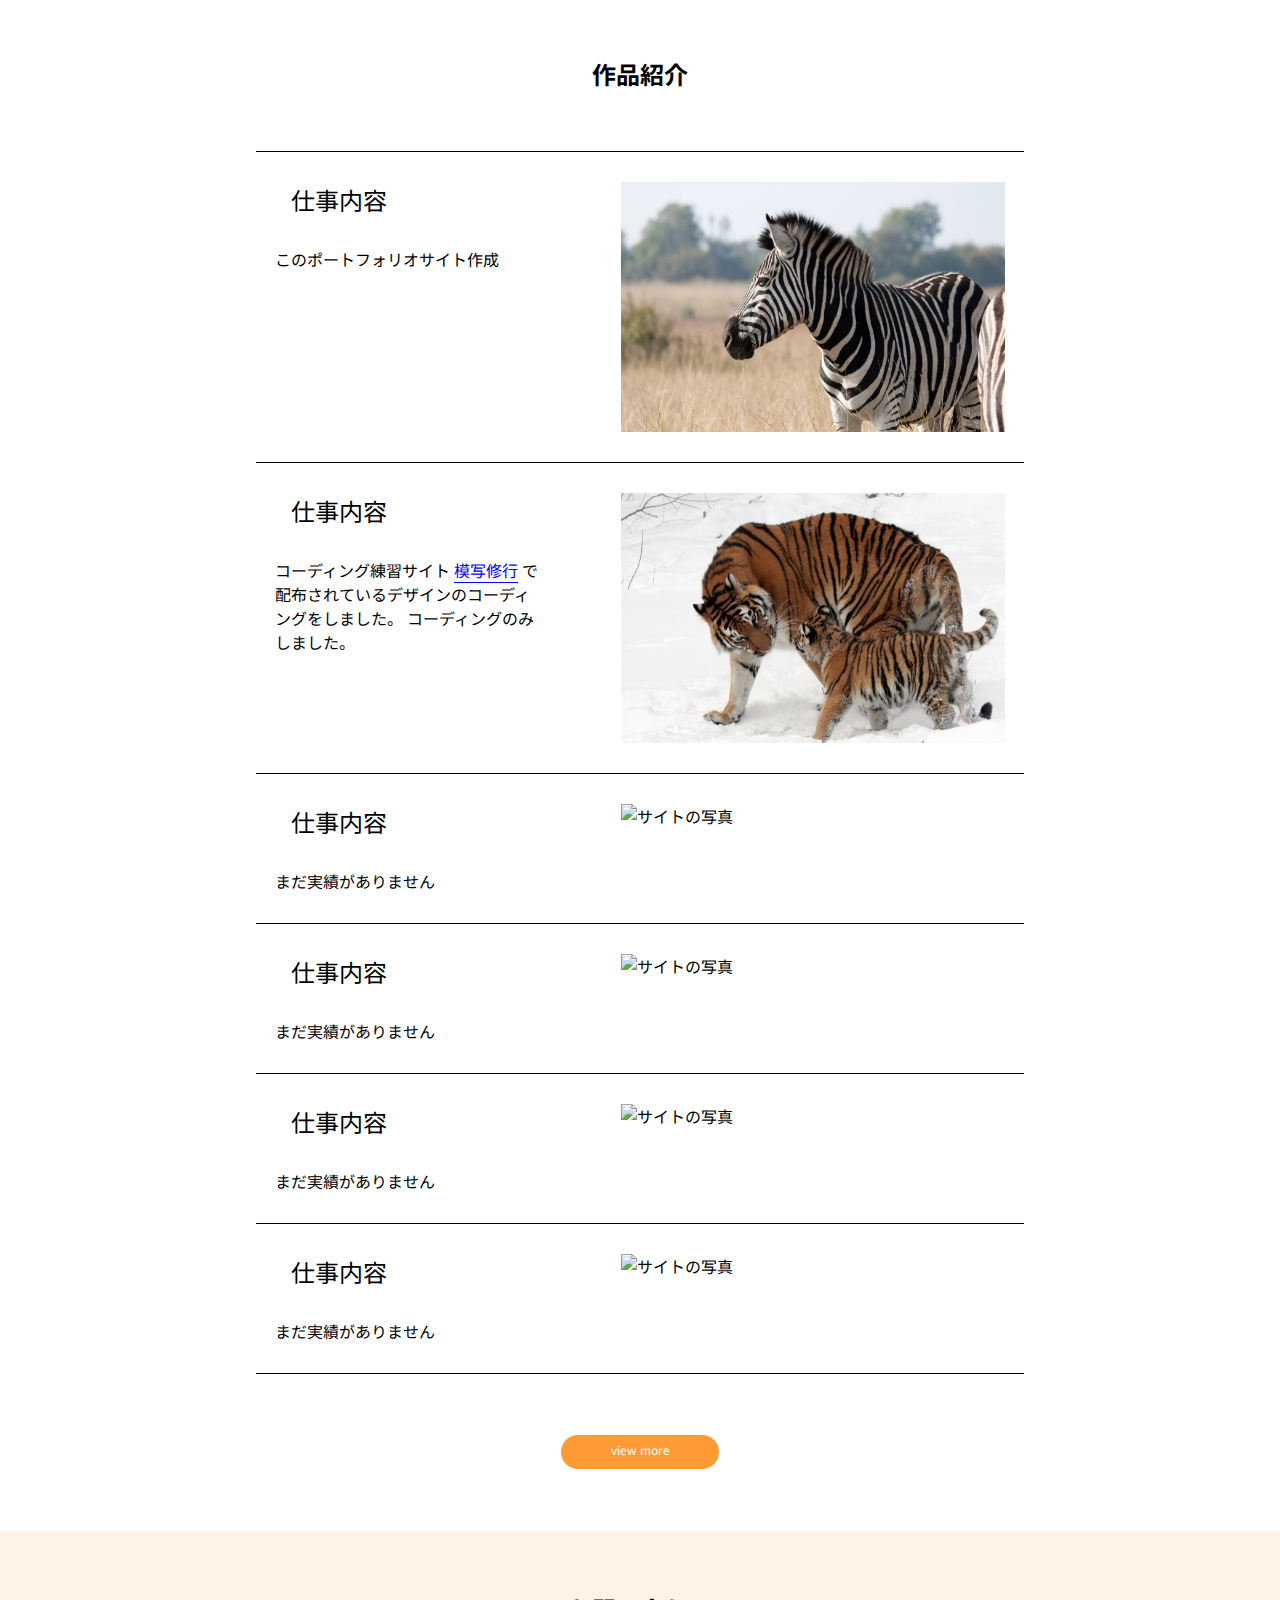
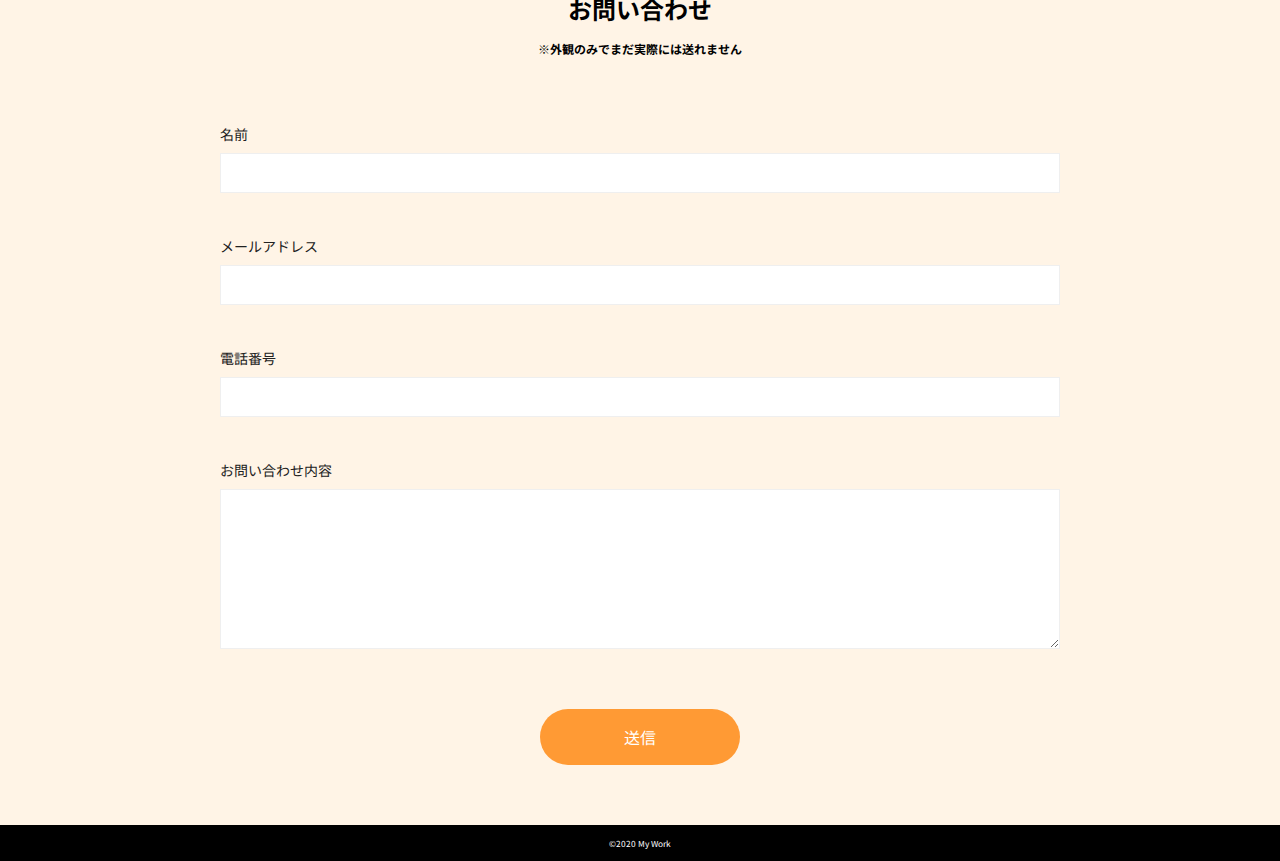
==== commit d858135a: "Update index.html" ====
--- a/index.html
+++ b/index.html
@@ -63,7 +63,7 @@
       <div class="section-inner">
         <ul class="news-list">
           <li class="news-list-item">
-            <img src="news_01.jpg" alt="" class="news-list-img">
+            <img src="img/news_01.jpg" alt="" class="news-list-img">
             <time class="news-list-time">
               2022.10.<br>
               <span class="news-list-day">16</span>             
@@ -72,7 +72,7 @@
               プロのWebエンジニアの方に教わりながらポートフォリオ作成を始めました。</p>
           </li>
           <li class="news-list-item">
-            <img src="news_02.jpg" alt="" class="news-list-img">
+            <img src="img/news_02.jpg" alt="" class="news-list-img">
             <time class="news-list-time">
               2022.10.<br>
               <span class="news-list-day">22</span>             
@@ -82,7 +82,7 @@
             </p>
           </li>
           <li class="news-list-item">
-            <img src="news_03.jpg" alt="" class="news-list-img">
+            <img src="img/news_03.jpg" alt="" class="news-list-img">
             <time class="news-list-time">
               2022.10.<br>
               <span class="news-list-day">28</span>             
@@ -92,7 +92,7 @@
             </p>
           </li>
           <li class="news-list-item">
-            <img src="news_04.jpg" alt="" class="news-list-img">
+            <img src="img/news_04.jpg" alt="" class="news-list-img">
             <time class="news-list-time">
               2022.11.<br>
               <span class="news-list-day">10</span>             
@@ -135,7 +135,7 @@
             </div>
 
             <a href="index.html" class="works-link">
-              <img class="works-img" src="works_01.jpg" alt="サイトの写真">
+              <img class="works-img" src="img/works_01.jpg" alt="サイトの写真">
             </a>
           </li>
           <li class="works-list-item">
@@ -149,7 +149,7 @@
               </p>
             </div>
             <a href="https://kato819.github.io/-virtual-Hamburger-shop/" class="works-link">
-              <img class="works-img" src="works_02.jpg" alt="サイトの写真">
+              <img class="works-img" src="img/works_02.jpg" alt="サイトの写真">
             </a>
           </li>
           <li class="works-list-item">
@@ -161,7 +161,7 @@
             </div>
             
             <a href="index.html" class="works-link">
-              <img class="works-img" src="none.jpg" alt="サイトの写真">
+              <img class="works-img" src="img/none.jpg" alt="サイトの写真">
             </a>
             
            
@@ -174,7 +174,7 @@
               </p>
             </div>
             <a href="" class="works-link">
-              <img class="works-img" src="none.jpg" alt="サイトの写真">
+              <img class="works-img" src="img/none.jpg" alt="サイトの写真">
             </a>
           </li>
           <li class="works-list-item">
@@ -185,7 +185,7 @@
               </p>
             </div>
             <a href="" class="works-link">
-              <img class="works-img" src="none.jpg" alt="サイトの写真">
+              <img class="works-img" src="img/none.jpg" alt="サイトの写真">
             </a>
           </li>
           <li class="works-list-item">
@@ -196,7 +196,7 @@
               </p>
             </div>
             <a href="" class="works-link">
-              <img class="works-img" src="none.jpg" alt="サイトの写真">
+              <img class="works-img" src="img/none.jpg" alt="サイトの写真">
             </a>
           </li>
         </ul>
--- a/style.css
+++ b/style.css
@@ -55,9 +55,8 @@
     /* kv */
     
     .kv {
-        width: 100%;
-        height: 500px;
-        background-image:url(original-kv01.jpg);
+        height: 420px;
+        background: url(kv.jpg) center / cover;
     }
   
     /* news */
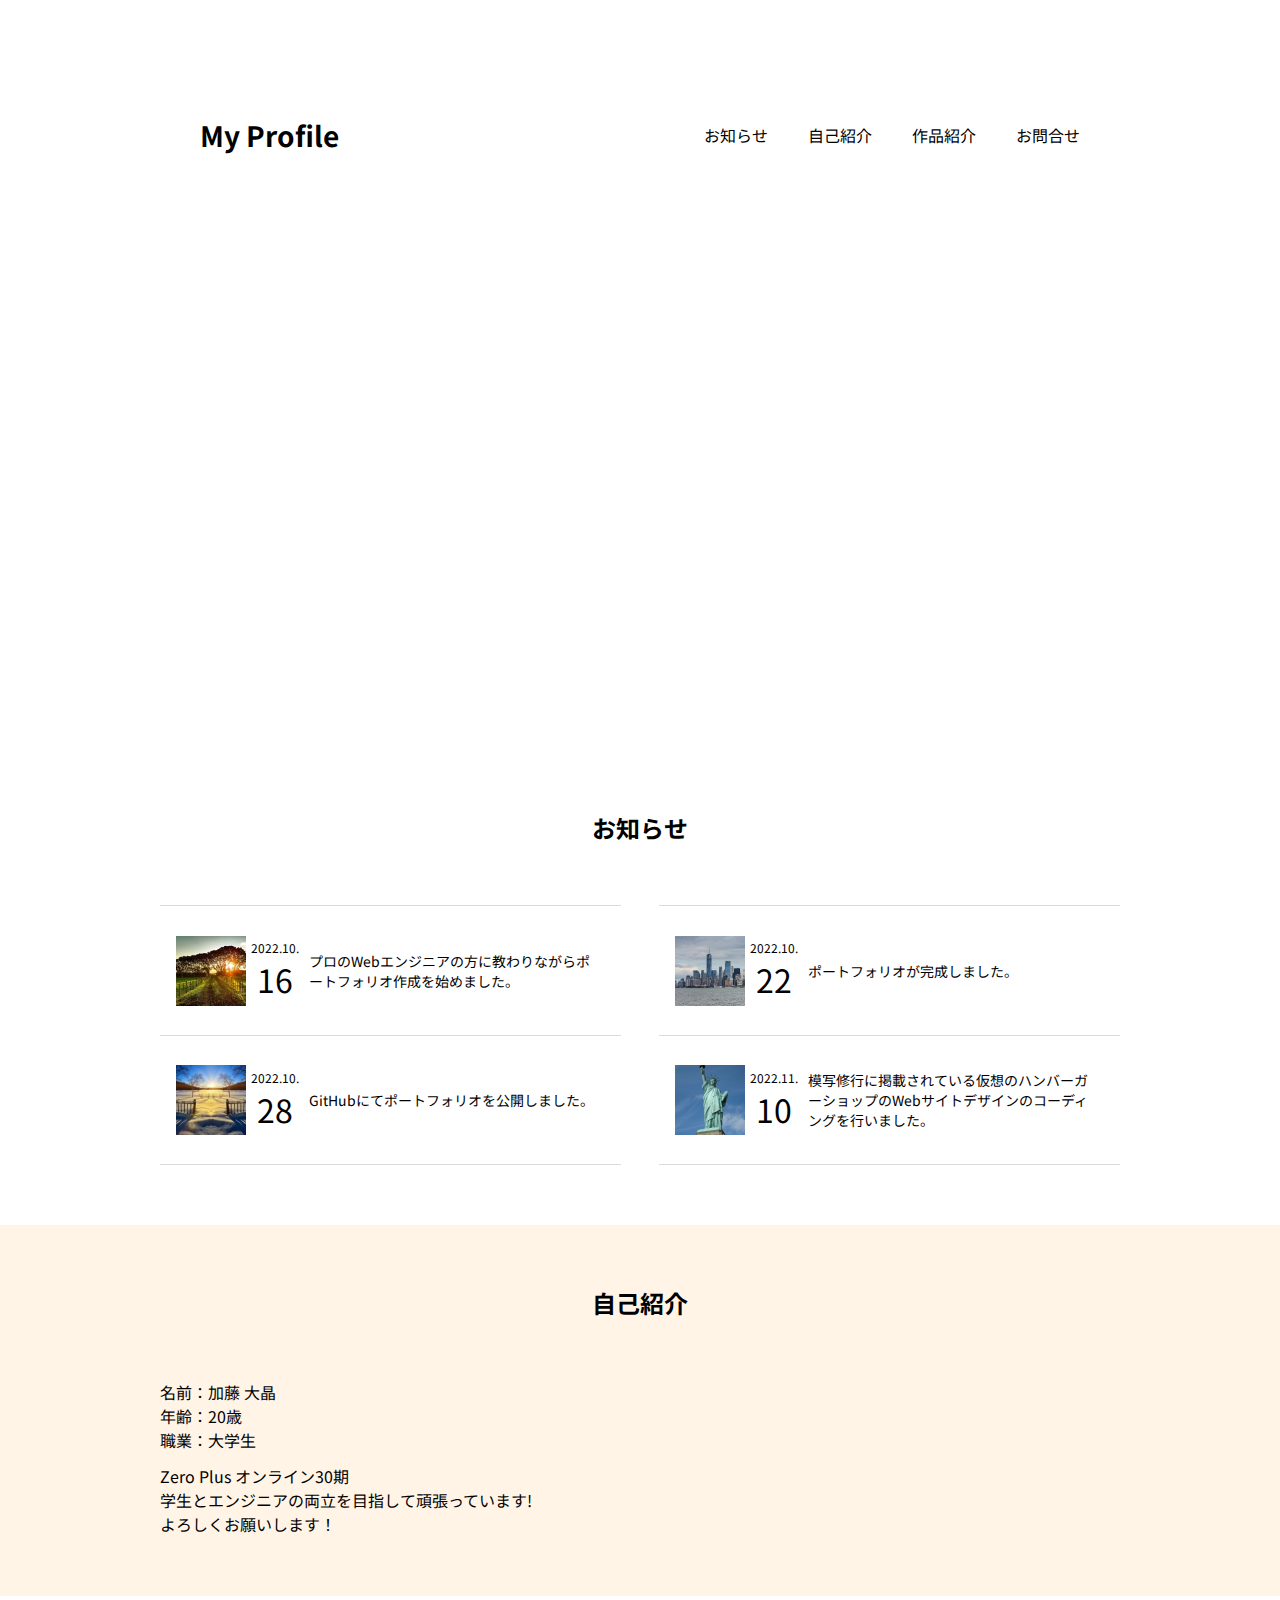
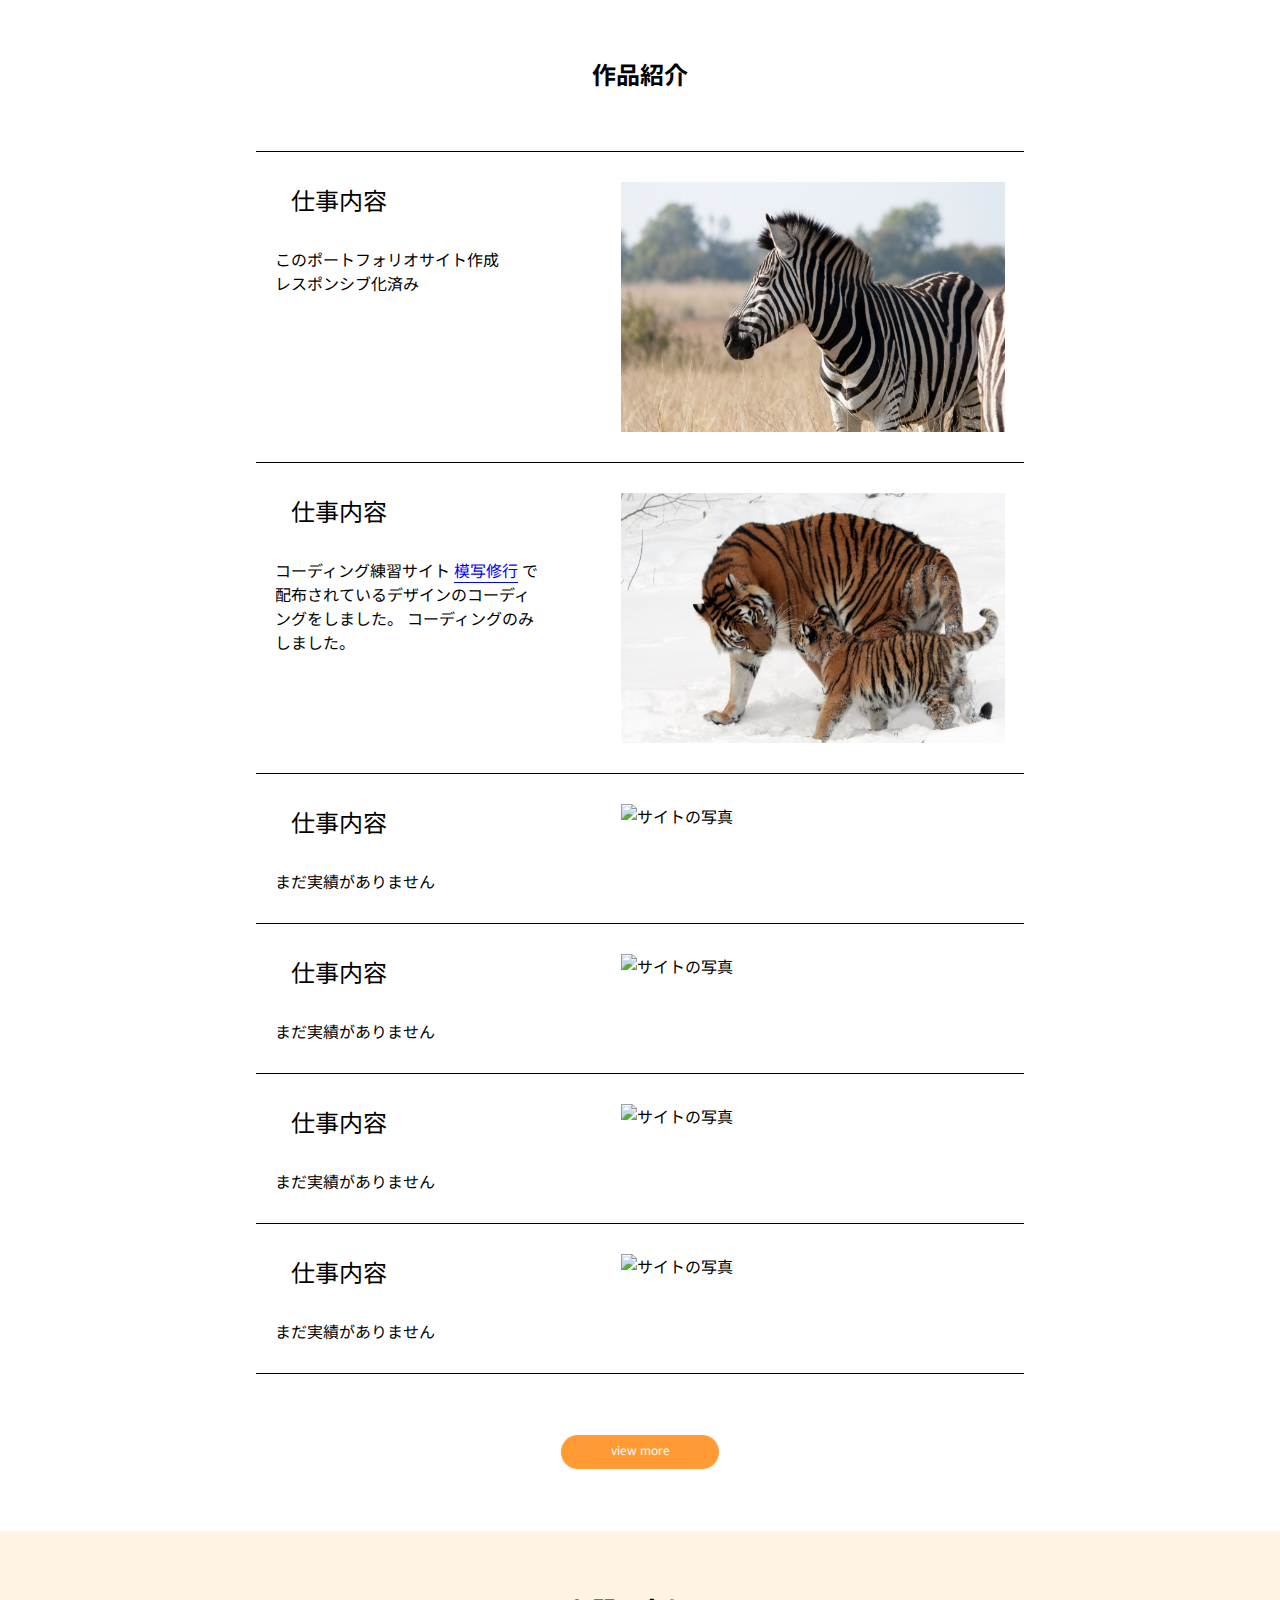
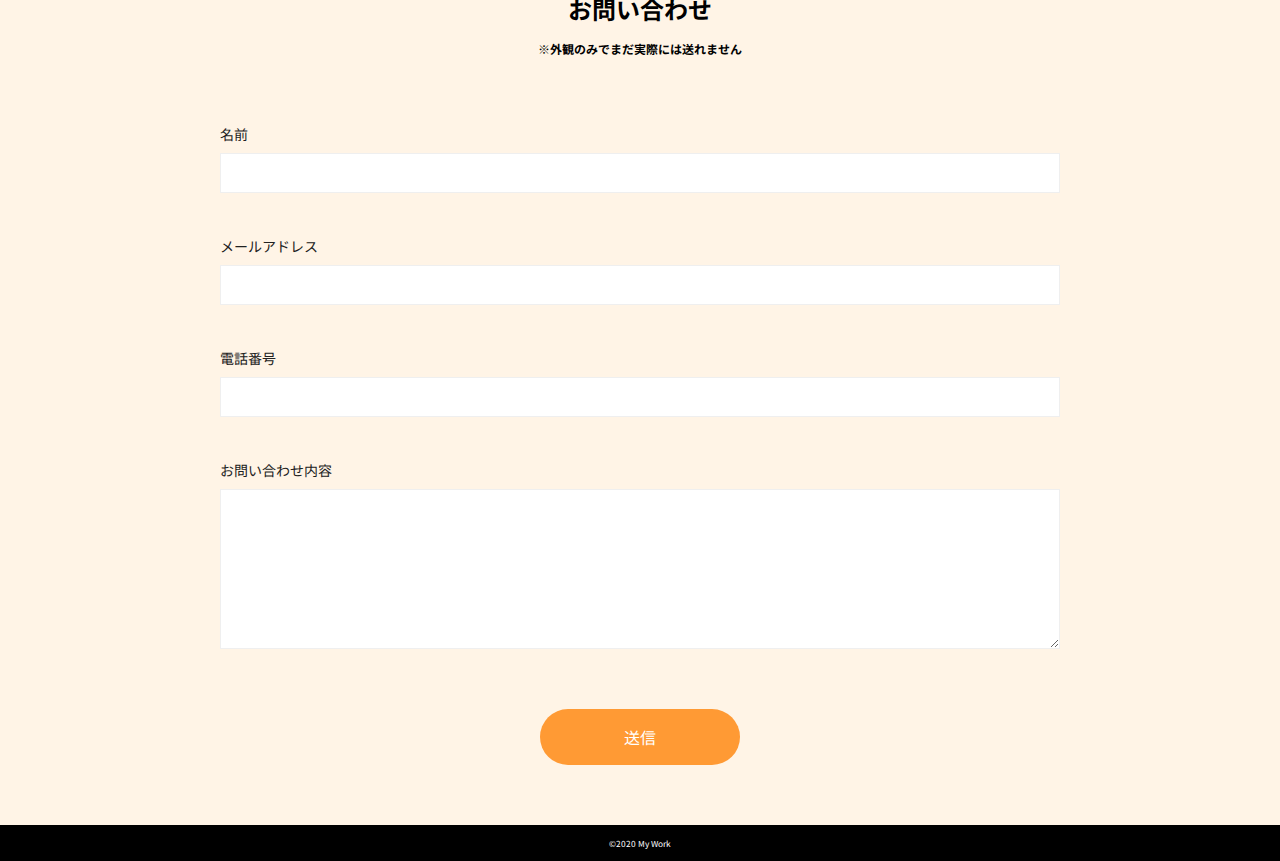
==== commit 4c591d3b: "Create index.html" ====
--- a/index.html
+++ b/index.html
@@ -12,17 +12,17 @@
     <meta name="description" content="" />
 
     <!-- css -->
-    <link rel="stylesheet" href="reset.css" />
+    <link rel="stylesheet" href="css/reset.css" />
     <link rel="preconnect" href="https://fonts.googleapis.com">
     <link rel="preconnect" href="https://fonts.gstatic.com" crossorigin>
     <link href="https://fonts.googleapis.com/css2?family=Noto+Sans+JP:wght@400;700&display=swap" rel="stylesheet">
-    <link rel="stylesheet" href="style.css" />
+    <link rel="stylesheet" href="css/style.css" />
     <script src="https://cdnjs.cloudflare.com/ajax/libs/gsap/3.10.3/gsap.min.js"></script>
-    <script src="main.js" defer></script>
+    <script src="js/main.js" defer></script>
     <script src = "https://cdnjs.cloudflare.com/ajax/libs/gsap/3.11.3/gsap.min.js" ></script>
     <script src = "https://cdnjs.cloudflare.com /ajax/libs/gsap/3.11.3/ScrollTrigger.min.js" ></script> 
     <script src="https://code.jquery.com/jquery-3.6.1.min.js" integrity="sha256-o88AwQnZB+VDvE9tvIXrMQaPlFFSUTR+nldQm1LuPXQ=" crossorigin="anonymous"></script>
-    <script src="jQuery.js" defer></script>
+    <script src="js/jQuery.js" defer></script>
   </head>
 
   <!-- body : 表示系を記述 -->
@@ -55,7 +55,13 @@
 
     </header>
 
-    <div class="kv"></div>
+    <div class="kv">
+      <div class="slide-show">
+        <div class="slide-show_panel"></div>
+        <div class="slide-show_panel"></div>
+        <div class="slide-show_panel"></div>
+      </div>
+    </div>
 
 
     <section class="news" id="news">
@@ -98,7 +104,7 @@
               <span class="news-list-day">10</span>             
             </time>
             <p class="news-list-text">
-              仮想のハンバーガーショップのWebサイトデザインのコーディングを行いました。
+              模写修行に掲載されている仮想のハンバーガーショップのWebサイトデザインのコーディングを行いました。
             </p>
           </li>
         </ul>
@@ -130,7 +136,7 @@
             <div class="works-content">
               <p class="works-content-ttl">仕事内容</p>
               <p class="works-content-sub">
-                このポートフォリオサイト作成
+                このポートフォリオサイト作成<br>レスポンシブ化済み<br>
               </p>
             </div>
 
--- a/css/style.css
+++ b/css/style.css
@@ -0,0 +1,260 @@
+@charset "UTF-8";
+
+    /* ↑ 文字コードの設定 ↑ */
+
+body{
+    font-family: 'Noto Sans JP', sans-serif;
+}
+
+/* パソコンの時のコード */
+
+@media screen and (min-width: 1024px){ 
+
+    /* section */
+
+    .section-title{
+        font-size: 24px;
+        font-weight: bold;
+        text-align: center;
+        margin-bottom: 60px;
+    }
+
+    .section-ttl-sub{
+        font-size: 12px;
+    }
+
+    .section-inner{
+        max-width: 960px;
+        margin: 0 auto;
+    }
+
+    /* header */
+
+    .header{
+        height: 270px;
+        display: flex;
+        justify-content: space-between;
+        align-items: center;
+        padding: 0 200px;
+    }
+
+    h1 {
+        font-size: 28px;
+        font-weight: bold;
+    }
+
+    .nav-list{
+        font-size: 16px;
+        display: flex;
+    }
+
+    .nav-item + .nav-item{
+        margin-left: 40px;
+    }
+
+    /* kv */
+    
+    .kv {
+        height: 420px;
+        background: url(img/kv.jpg) center / cover;
+    }
+  
+    /* news */
+
+    .news{
+        padding: 120px 0 60px;
+    }
+
+    .news-list{
+        display: flex;
+        justify-content: space-between;
+        align-items: flex-start;
+        flex-wrap: wrap;
+    }
+
+    .news-list-item{
+        height: 130px;
+        width: 48%;
+        display: flex;
+        align-items: center;
+        padding: 16px 16px;
+        border-top: 1px solid #dbdbdb;
+        
+    }
+
+    .news-list-item:nth-last-child(-n+2){
+        border-bottom: 1px solid #dbdbdb;
+    }
+
+    .news-list-img{
+        width: 70px;
+        height: 70px;
+    }
+
+    .news-list-time{
+        text-align: center;
+        font-size: 12px;
+        margin-left: 5px;
+    }
+
+    .news-list-day{
+        font-size: 32px;
+    }
+
+    .news-list-text{
+        font-size: 14px;
+        margin: 10px;
+    }
+
+    /* profile */
+
+    .about{
+        background-color: #FFF4E6;
+        padding: 60px 0;
+    }
+
+    .about-coment{
+        margin-top: 12px;
+    }
+
+    /* works */
+
+    .works{
+        margin-top: 60px;
+    }
+
+
+    .works-list-item{
+        display: inline-block;
+        transition: 0.3s;
+        display: flex;
+        justify-content: center;
+        border-bottom: 1px solid;
+        padding-bottom: 30px;
+        width: 80%;
+        margin: 0 auto;
+        margin-top: 30px;
+    }
+
+    .works-list-item:first-child{
+        border-top: 1px solid;
+        padding-top: 30px;
+    }
+
+    .works-list-item:hover {
+        opacity: 0.8;
+    }
+
+    .works-content{
+        width: 45%;
+        padding-right: 80px;
+    }
+
+    .works-content-ttl{
+        font-size: 24px;
+        padding-left: 16px;
+    }
+
+    .works-content-sub{
+        margin-top: 30px;
+        flex-wrap: wrap;
+    }
+
+
+    .works-link{
+        width: 50%;
+    }
+    
+    .works-img{
+        height:250px;
+    }
+
+    .btn{
+        color: #FFFFFF;
+        font-size: 12px;
+        border: 1px solid;
+        background-color: #FF9A34;
+        width: 160px;
+        height: 36px;
+        border-radius: 18px;
+        text-align: center;
+        padding: 6px 46px 10px;
+        margin: 0 auto;
+        margin-top: 60px;
+        margin-bottom: 61px;
+        transition: 0.3s;
+    }
+
+    .btn:hover{
+        opacity: 0.8;
+    }
+
+    .mosya-link{
+        color: blue;
+        border-bottom: 1px solid blue;
+    }
+
+
+    /* form */
+    .form {
+        background: #fff4e6;
+        padding: 60px 0;
+    }
+
+    .form .section-inner {
+        max-width: 840px;
+    }
+
+    .form-content:not(:first-child) {
+        margin-top: 40px;
+    }
+
+    .form-title {
+        font-size: 14px;
+        color: #212121;
+    }
+
+    .form-input,
+    .form-textarea {
+        display: block;
+        width: 100%;
+        background: #fff;
+        border: 1px solid #efefef;
+        margin-top: 8px;
+        padding-left: 16px;
+    }
+
+    .form-input {
+        height: 40px;
+    }
+
+    .form-textarea {
+        height: 160px;
+        padding-top: 16px;
+    }
+
+    .form-submit-wrapper {
+        text-align: center;
+    }
+
+    .form-submit {
+        display: inline-block;
+        width: 200px;
+        color: #fff;
+        background: #ff9a34;
+        padding: 16px 0;
+        border-radius: 28px;
+        margin-top: 60px;
+        cursor: pointer;
+    }
+
+    .footer{
+        color: #FFF;
+        background-color: #000;
+        text-align: center;
+        font-size: 10px;
+        /* 1行の高さ */
+        line-height: 36px;
+    }
+
+}
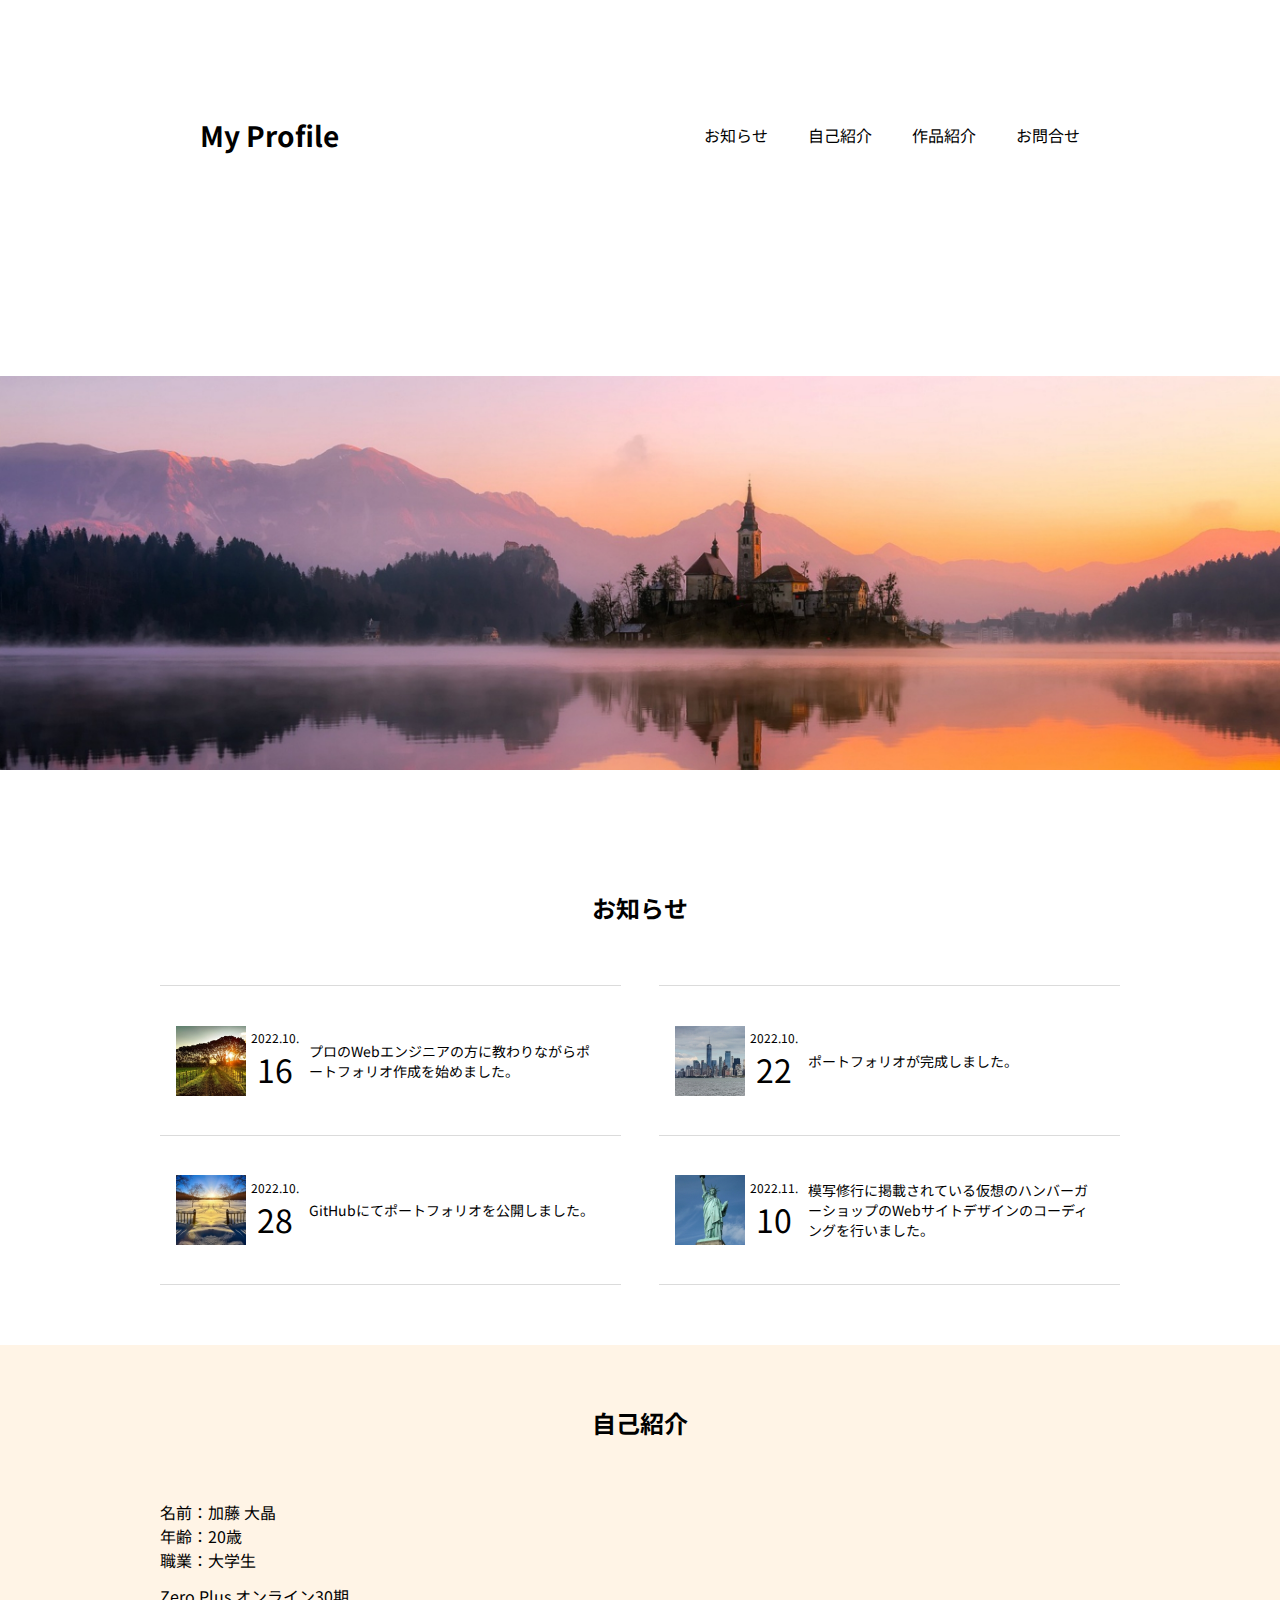
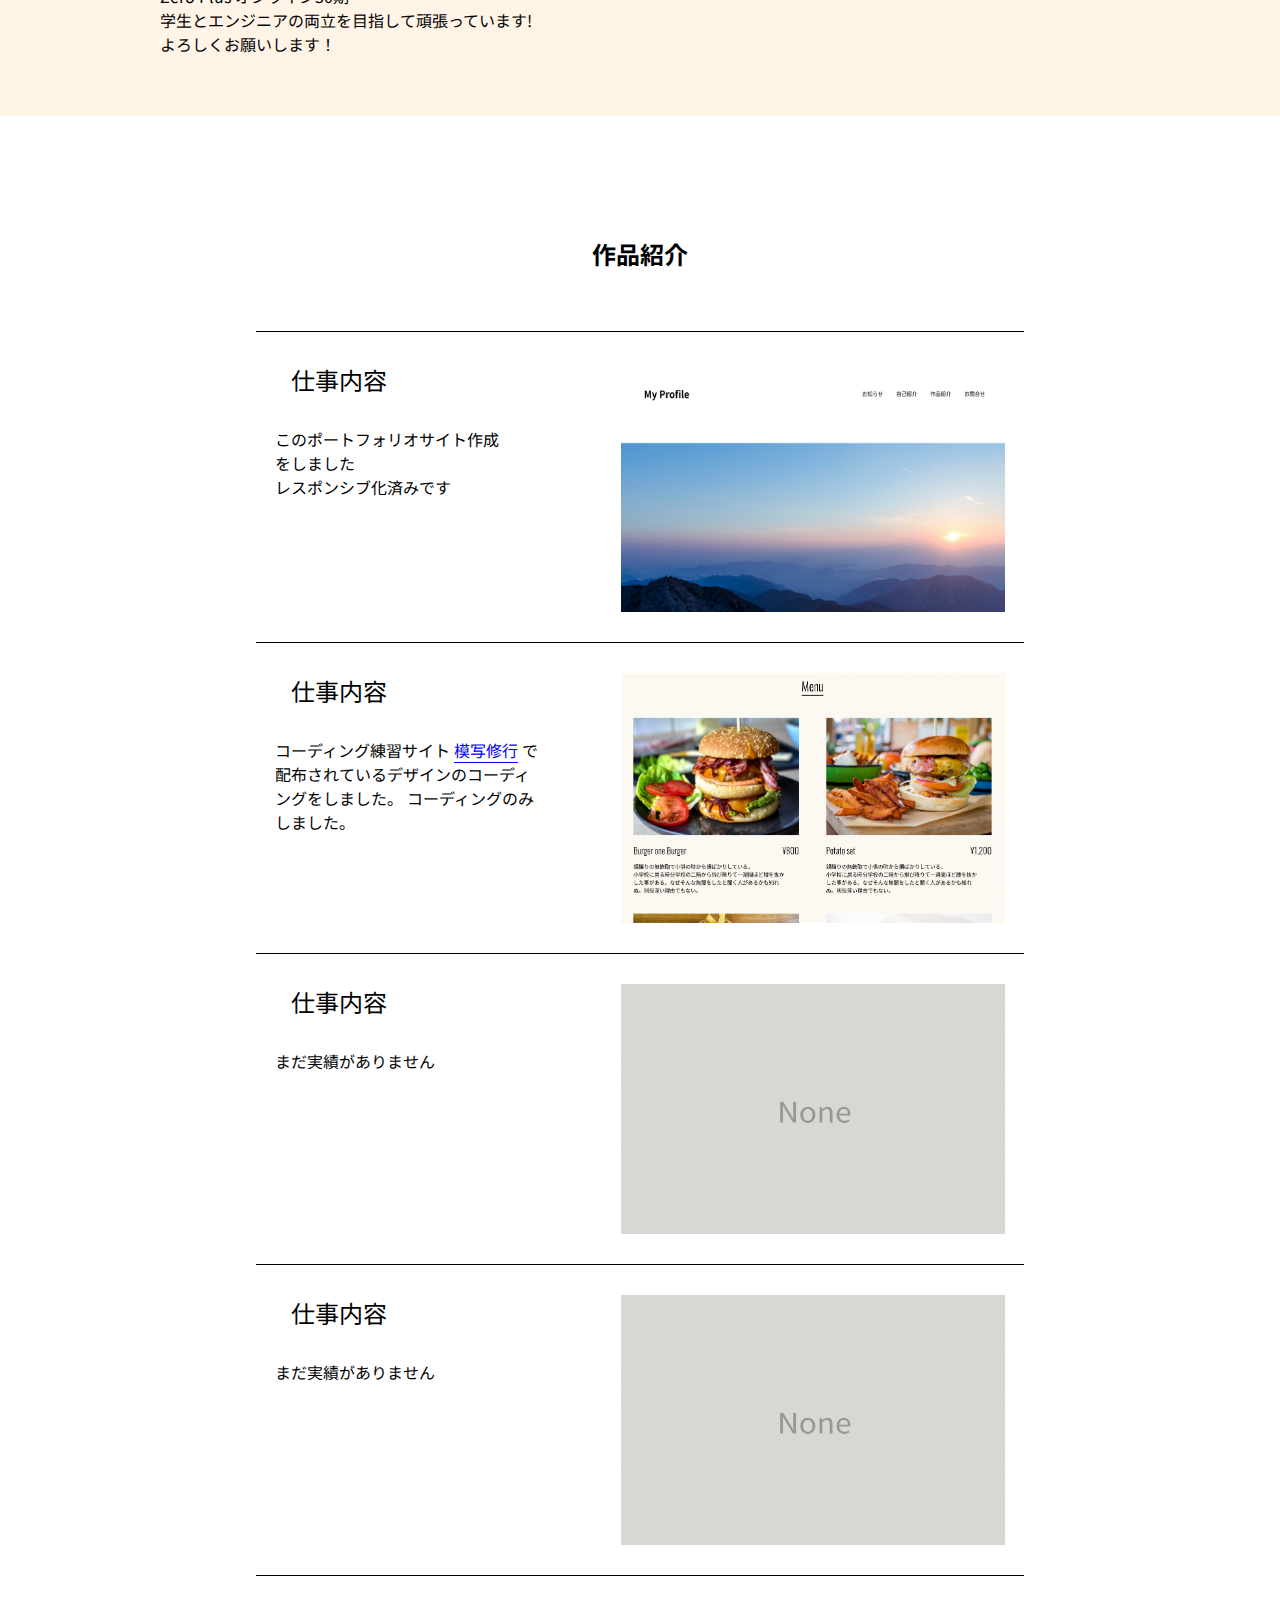
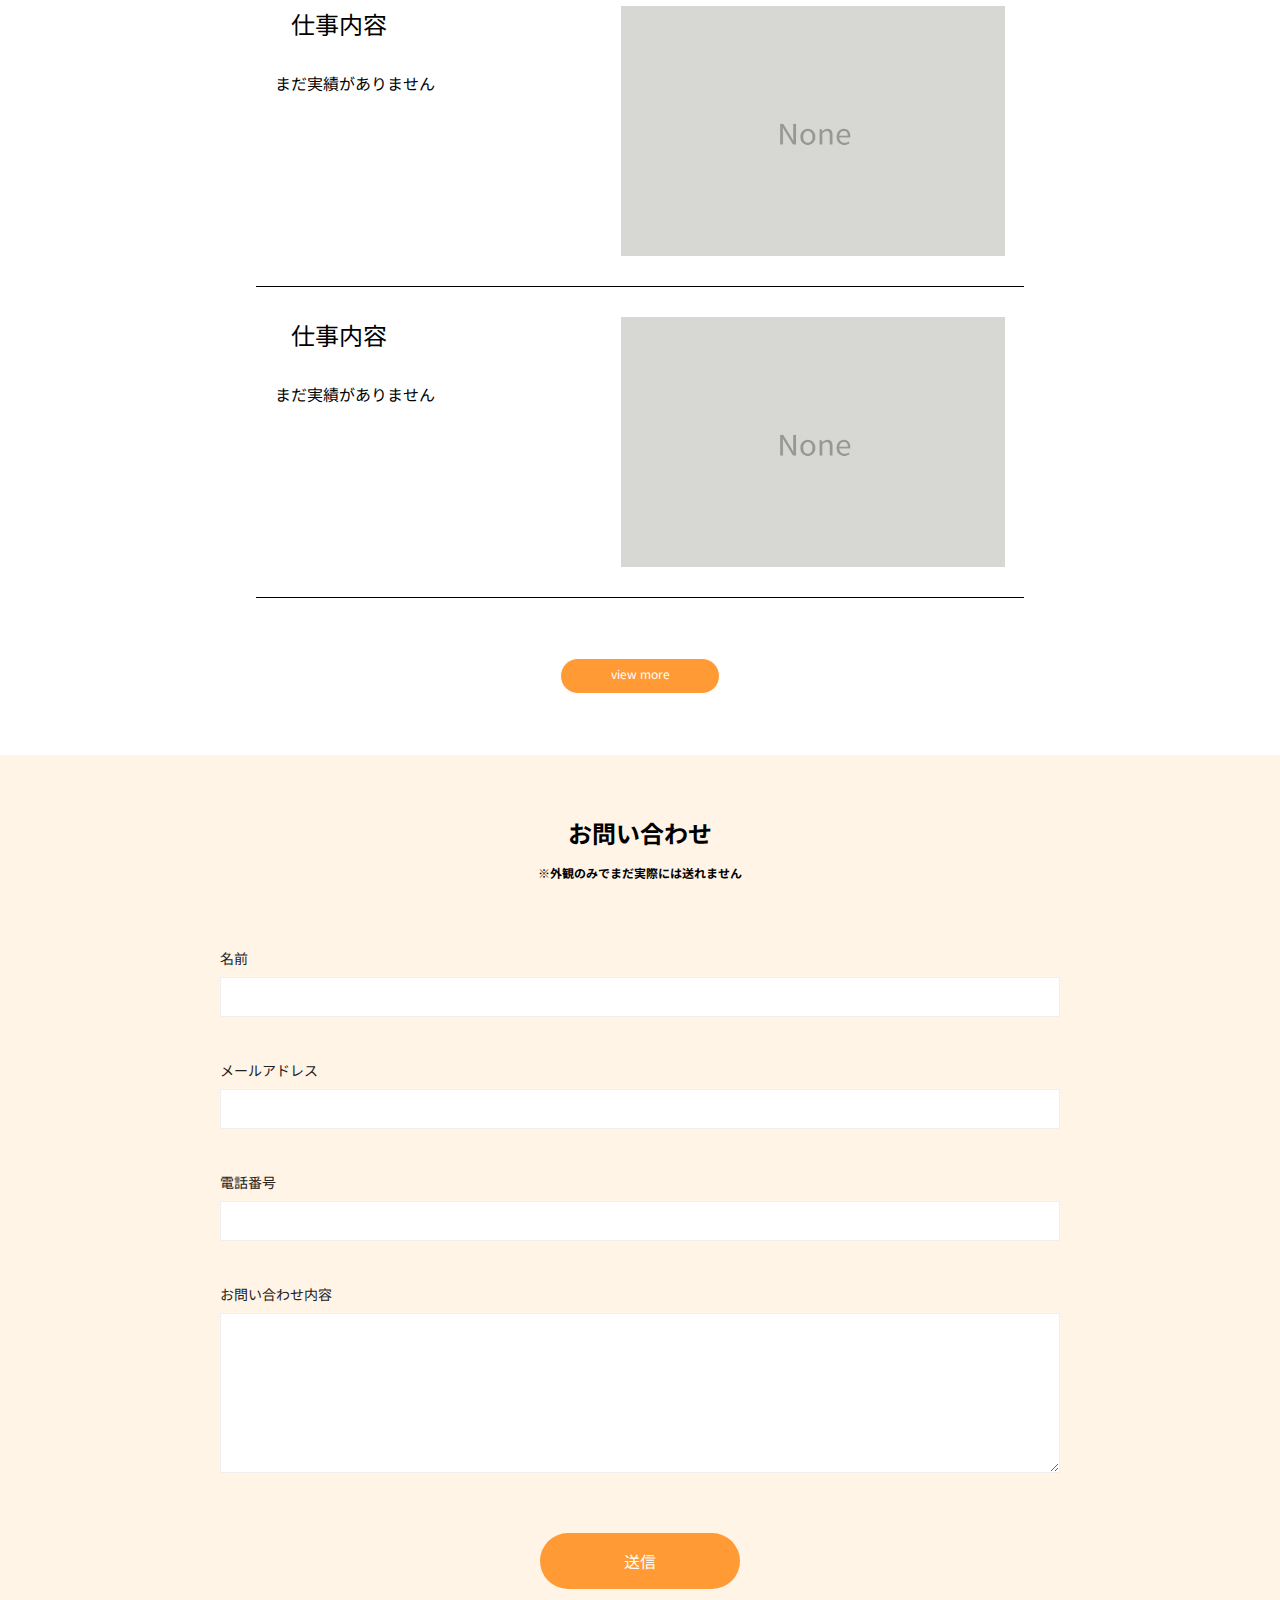
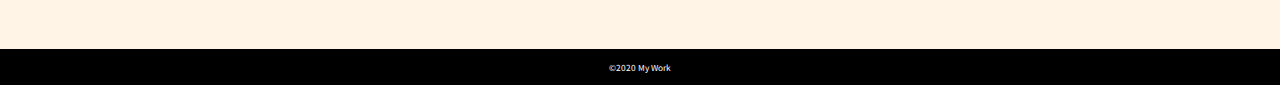
==== commit 793b111a: "Update index.html" ====
--- a/index.html
+++ b/index.html
@@ -55,13 +55,7 @@
 
     </header>
 
-    <div class="kv">
-      <div class="slide-show">
-        <div class="slide-show_panel"></div>
-        <div class="slide-show_panel"></div>
-        <div class="slide-show_panel"></div>
-      </div>
-    </div>
+    <div class="kv"></div>
 
 
     <section class="news" id="news">
@@ -136,7 +130,7 @@
             <div class="works-content">
               <p class="works-content-ttl">仕事内容</p>
               <p class="works-content-sub">
-                このポートフォリオサイト作成<br>レスポンシブ化済み<br>
+                このポートフォリオサイト作成<br>をしました<br>レスポンシブ化済みです<br>
               </p>
             </div>
 
--- a/css/style.css
+++ b/css/style.css
@@ -6,84 +6,75 @@
     font-family: 'Noto Sans JP', sans-serif;
 }
 
-/* パソコンの時のコード */
-
-@media screen and (min-width: 1024px){ 
+/* スマートフォンの時のコード */
+
+@media screen and (max-width: 480px){
 
     /* section */
 
     .section-title{
+        font-size: 20px;
+        font-weight: bold;
+        text-align: center;
+        margin-bottom: 30px;
+    }
+
+    .section-ttl-sub{
+        font-size: 12px;
+    }
+
+    .section-inner{
+        margin: 0 auto;
+        width: 92%;
+    }
+
+    /* header */
+
+    .header{
+        height: 150px;
+    }
+
+    h1 {
         font-size: 24px;
         font-weight: bold;
         text-align: center;
-        margin-bottom: 60px;
-    }
-
-    .section-ttl-sub{
-        font-size: 12px;
-    }
-
-    .section-inner{
-        max-width: 960px;
-        margin: 0 auto;
-    }
-
-    /* header */
-
-    .header{
-        height: 270px;
-        display: flex;
-        justify-content: space-between;
-        align-items: center;
-        padding: 0 200px;
-    }
-
-    h1 {
-        font-size: 28px;
-        font-weight: bold;
+        margin-top: 30px;
     }
 
     .nav-list{
-        font-size: 16px;
-        display: flex;
+        display: flex;
+        justify-content: center;
+        margin-top: 30px;
     }
 
     .nav-item + .nav-item{
-        margin-left: 40px;
-    }
-
+        margin-left: 12px;
+    }
+    
     /* kv */
-    
-    .kv {
-        height: 420px;
-        background: url(img/kv.jpg) center / cover;
-    }
-  
+
+    .kv{
+        width: 100%;
+        height: 100px;
+        background: url(../img/kv.jpg) no-repeat bottom /cover ;
+    }
+
     /* news */
 
     .news{
-        padding: 120px 0 60px;
-    }
-
-    .news-list{
-        display: flex;
-        justify-content: space-between;
-        align-items: flex-start;
-        flex-wrap: wrap;
+        padding: 60px 0 60px;
+        width: 90%;
+        margin: 0 auto;
     }
 
     .news-list-item{
-        height: 130px;
-        width: 48%;
-        display: flex;
-        align-items: center;
-        padding: 16px 16px;
-        border-top: 1px solid #dbdbdb;
-        
-    }
-
-    .news-list-item:nth-last-child(-n+2){
+        display: flex;   
         border-bottom: 1px solid #dbdbdb;
+        border-top: 1px solid #dbdbdb;     
+    }
+
+    .news-list-item:nth-last-child(-n+5){
+        margin-top: 10px;
     }
 
     .news-list-img{
@@ -93,29 +84,32 @@
 
     .news-list-time{
         text-align: center;
-        font-size: 12px;
-        margin-left: 5px;
+        font-size: 10px;
+        padding-top: 10px;
+        margin-left: 2px;
+        margin-right: 2px;
     }
 
     .news-list-day{
-        font-size: 32px;
+        padding-top: 15px;
+        font-size: 20px;
     }
 
     .news-list-text{
-        font-size: 14px;
-        margin: 10px;
-    }
-
-    /* profile */
+        padding-top: 10px;
+        font-size: 12px;
+    }    
+
+   /* profile */
 
     .about{
-        background-color: #FFF4E6;
-        padding: 60px 0;
-    }
+    background-color: #FFF4E6;
+    padding: 30px 0;
+}
 
     .about-coment{
-        margin-top: 12px;
-    }
+        margin-top: 10px;
+}    
 
     /* works */
 
@@ -147,26 +141,29 @@
 
     .works-content{
         width: 45%;
-        padding-right: 80px;
+        padding-right: 8px;
     }
 
     .works-content-ttl{
-        font-size: 24px;
-        padding-left: 16px;
+        font-size: 12px;
+        padding-left: 8px;
     }
 
     .works-content-sub{
-        margin-top: 30px;
+        font-size: 8px;
+    }
+
+    .works-content-sub{
+        margin-top: 15px;
         flex-wrap: wrap;
     }
 
-
     .works-link{
-        width: 50%;
-    }
-    
+        width: 40%;
+    }
+
     .works-img{
-        height:250px;
+        padding-top: 10px;
     }
 
     .btn{
@@ -202,6 +199,7 @@
     }
 
     .form .section-inner {
+        width: 70%;
         max-width: 840px;
     }
 
@@ -258,3 +256,532 @@
     }
 
 }
+
+
+
+
+
+
+
+/* タブレットの時のコード */
+
+@media screen and (min-width: 800px){
+
+    /* section */
+
+    .section-title{
+        font-size: 24px;
+        font-weight: bold;
+        text-align: center;
+        margin-bottom: 60px;
+    }
+
+    .section-ttl-sub{
+        font-size: 12px;
+    }
+
+    .section-inner{
+        max-width: 960px;
+        margin: 0 auto;
+    }
+
+    /* header */
+
+    .header{
+        height: 270px;
+        display: flex;
+        justify-content: space-between;
+        align-items: center;
+        padding: 0 100px;
+    }
+
+    h1 {
+        font-size: 28px;
+        font-weight: bold;
+    }
+
+    .nav-list{
+        font-size: 16px;
+        display: flex;
+    }
+
+    .nav-item + .nav-item{
+        margin-left: 20px;
+    }
+
+    /* kv */
+
+    .kv{
+        width: 100%;
+        height: 300px;
+        background: url(../img/kv.jpg) no-repeat bottom /contain ;
+    }
+
+
+    /* news */
+
+    .news{
+        padding: 120px 0 60px;
+        width: 90%;
+        margin: 0 auto;
+    }
+
+    .news-list{
+        display: flex;
+        justify-content: space-between;
+        align-items: flex-start;
+        flex-wrap: wrap;
+    }
+
+    .news-list-item{
+        width: 48%;
+        height: 120px;
+        display: flex;
+        align-items: center;
+        padding: 16px 16px;
+        border-top: 1px solid #dbdbdb;
+        
+    }
+
+    .news-list-item:nth-last-child(-n+2){
+        border-bottom: 1px solid #dbdbdb;
+    }
+
+    .news-list-img{
+        width: 70px;
+        height: 70px;
+    }
+
+    .news-list-time{
+        text-align: center;
+        font-size: 12px;
+        margin-left: 5px;
+    }
+
+    .news-list-day{
+        font-size: 32px;
+    }
+
+    .news-list-text{
+        font-size: 14px;
+        margin: 10px;
+    }
+
+    /* profile */
+
+    .about{
+        background-color: #FFF4E6;
+        padding: 60px 0;
+    }
+
+    .about .section-inner{
+        width: 80%;
+    }
+
+    .about-coment{
+        margin-top: 12px;
+    }
+
+    /* works */
+
+    .works{
+        padding-top: 60px;
+    }
+
+    .works{
+        margin-top: 60px;
+    }
+
+
+    .works-list-item{
+        display: inline-block;
+        transition: 0.3s;
+        display: flex;
+        justify-content: center;
+        border-bottom: 1px solid;
+        padding-bottom: 30px;
+        width: 80%;
+        margin: 0 auto;
+        margin-top: 30px;
+    }
+
+    .works-list-item:first-child{
+        border-top: 1px solid;
+        padding-top: 30px;
+    }
+
+    .works-list-item:hover {
+        opacity: 0.8;
+    }
+
+    .works-content{
+        width: 48%;
+        padding-right: 80px;
+    }
+
+    .works-content-ttl{
+        font-size: 24px;
+        padding-left: 16px;
+    }
+
+    .works-content-sub{
+        margin-top: 30px;
+        flex-wrap: wrap;
+    }
+
+    .works-link{
+        width: 50%;
+    }
+
+    .works-img{
+        height: 250px;
+    }
+
+    .btn{
+        color: #FFFFFF;
+        font-size: 12px;
+        border: 1px solid;
+        background-color: #FF9A34;
+        width: 160px;
+        height: 36px;
+        border-radius: 18px;
+        text-align: center;
+        padding: 6px 46px 10px;
+        margin: 0 auto;
+        margin-top: 60px;
+        margin-bottom: 61px;
+        transition: 0.3s;
+    }
+
+    .btn:hover{
+        opacity: 0.8;
+    }
+
+    .mosya-link{
+        color: blue;
+        border-bottom: 1px solid blue;
+    }
+
+
+    /* form */
+    .form {
+        background: #fff4e6;
+        padding: 60px 0;
+    }
+
+    .form .section-inner {
+        width: 70%;
+        max-width: 840px;
+    }
+
+    .form-content:not(:first-child) {
+        margin-top: 40px;
+    }
+
+    .form-title {
+        font-size: 14px;
+        color: #212121;
+    }
+
+    .form-input,
+    .form-textarea {
+        display: block;
+        width: 100%;
+        background: #fff;
+        border: 1px solid #efefef;
+        margin-top: 8px;
+        padding-left: 16px;
+    }
+
+    .form-input {
+        height: 40px;
+    }
+
+    .form-textarea {
+        height: 160px;
+        padding-top: 16px;
+    }
+
+    .form-submit-wrapper {
+        text-align: center;
+    }
+
+    .form-submit {
+        display: inline-block;
+        width: 200px;
+        color: #fff;
+        background: #ff9a34;
+        padding: 16px 0;
+        border-radius: 28px;
+        margin-top: 60px;
+        cursor: pointer;
+    }
+
+    .footer{
+        color: #FFF;
+        background-color: #000;
+        text-align: center;
+        font-size: 10px;
+        /* 1行の高さ */
+        line-height: 36px;
+    }
+
+}
+
+/* パソコンの時のコード */
+
+@media screen and (min-width: 1024px){ 
+
+    /* section */
+
+    .section-title{
+        font-size: 24px;
+        font-weight: bold;
+        text-align: center;
+        margin-bottom: 60px;
+    }
+
+    .section-ttl-sub{
+        font-size: 12px;
+    }
+
+    .section-inner{
+        max-width: 960px;
+        margin: 0 auto;
+    }
+
+    /* header */
+
+    .header{
+        height: 270px;
+        display: flex;
+        justify-content: space-between;
+        align-items: center;
+        padding: 0 200px;
+    }
+
+    h1 {
+        font-size: 28px;
+        font-weight: bold;
+    }
+
+    .nav-list{
+        font-size: 16px;
+        display: flex;
+    }
+
+    .nav-item + .nav-item{
+        margin-left: 40px;
+    }
+
+    /* kv */
+
+    .kv{
+        width: 100%;
+        height: 500px;
+        background: url(../img/kv.jpg) no-repeat bottom /contain ;
+    }
+
+
+    /* news */
+
+    .news{
+        padding: 120px 0 60px;
+    }
+
+    .news-list{
+        display: flex;
+        justify-content: space-between;
+        align-items: flex-start;
+        flex-wrap: wrap;
+    }
+
+    .news-list-item{
+        width: 48%;
+        height: 150px;
+        display: flex;
+        align-items: center;
+        padding: 16px 16px;
+        border-top: 1px solid #dbdbdb;
+        
+    }
+
+    .news-list-item:nth-last-child(-n+2){
+        border-bottom: 1px solid #dbdbdb;
+    }
+
+    .news-list-img{
+        width: 70px;
+        height: 70px;
+    }
+
+    .news-list-time{
+        text-align: center;
+        font-size: 12px;
+        margin-left: 5px;
+    }
+
+    .news-list-day{
+        font-size: 32px;
+    }
+
+    .news-list-text{
+        font-size: 14px;
+        margin: 10px;
+    }
+
+    /* profile */
+
+    .about{
+        background-color: #FFF4E6;
+        padding: 60px 0;
+    }
+
+    .about-coment{
+        margin-top: 12px;
+    }
+
+    /* works */
+
+    .works{
+        padding-top: 60px;
+    }
+
+    .works{
+        margin-top: 60px;
+    }
+
+
+    .works-list-item{
+        display: inline-block;
+        transition: 0.3s;
+        display: flex;
+        justify-content: center;
+        border-bottom: 1px solid;
+        padding-bottom: 30px;
+        width: 80%;
+        margin: 0 auto;
+        margin-top: 30px;
+    }
+
+    .works-list-item:first-child{
+        border-top: 1px solid;
+        padding-top: 30px;
+    }
+
+    .works-list-item:hover {
+        opacity: 0.8;
+    }
+
+    .works-content{
+        width: 45%;
+        padding-right: 80px;
+    }
+
+    .works-content-ttl{
+        font-size: 24px;
+        padding-left: 16px;
+    }
+
+    .works-content-sub{
+        margin-top: 30px;
+        flex-wrap: wrap;
+    }
+
+    .works-link{
+        width: 50%;
+    }
+
+    .works-img{
+        height: 250px;
+    }
+
+    .btn{
+        color: #FFFFFF;
+        font-size: 12px;
+        border: 1px solid;
+        background-color: #FF9A34;
+        width: 160px;
+        height: 36px;
+        border-radius: 18px;
+        text-align: center;
+        padding: 6px 46px 10px;
+        margin: 0 auto;
+        margin-top: 60px;
+        margin-bottom: 61px;
+        transition: 0.3s;
+    }
+
+    .btn:hover{
+        opacity: 0.8;
+    }
+
+    .mosya-link{
+        color: blue;
+        border-bottom: 1px solid blue;
+    }
+
+
+    /* form */
+    .form {
+        background: #fff4e6;
+        padding: 60px 0;
+    }
+
+    .form .section-inner {
+        max-width: 840px;
+    }
+
+    .form-content:not(:first-child) {
+        margin-top: 40px;
+    }
+
+    .form-title {
+        font-size: 14px;
+        color: #212121;
+    }
+
+    .form-input,
+    .form-textarea {
+        display: block;
+        width: 100%;
+        background: #fff;
+        border: 1px solid #efefef;
+        margin-top: 8px;
+        padding-left: 16px;
+    }
+
+    .form-input {
+        height: 40px;
+    }
+
+    .form-textarea {
+        height: 160px;
+        padding-top: 16px;
+    }
+
+    .form-submit-wrapper {
+        text-align: center;
+    }
+
+    .form-submit {
+        display: inline-block;
+        width: 200px;
+        color: #fff;
+        background: #ff9a34;
+        padding: 16px 0;
+        border-radius: 28px;
+        margin-top: 60px;
+        cursor: pointer;
+    }
+
+    .footer{
+        color: #FFF;
+        background-color: #000;
+        text-align: center;
+        font-size: 10px;
+        /* 1行の高さ */
+        line-height: 36px;
+    }
+
+}
